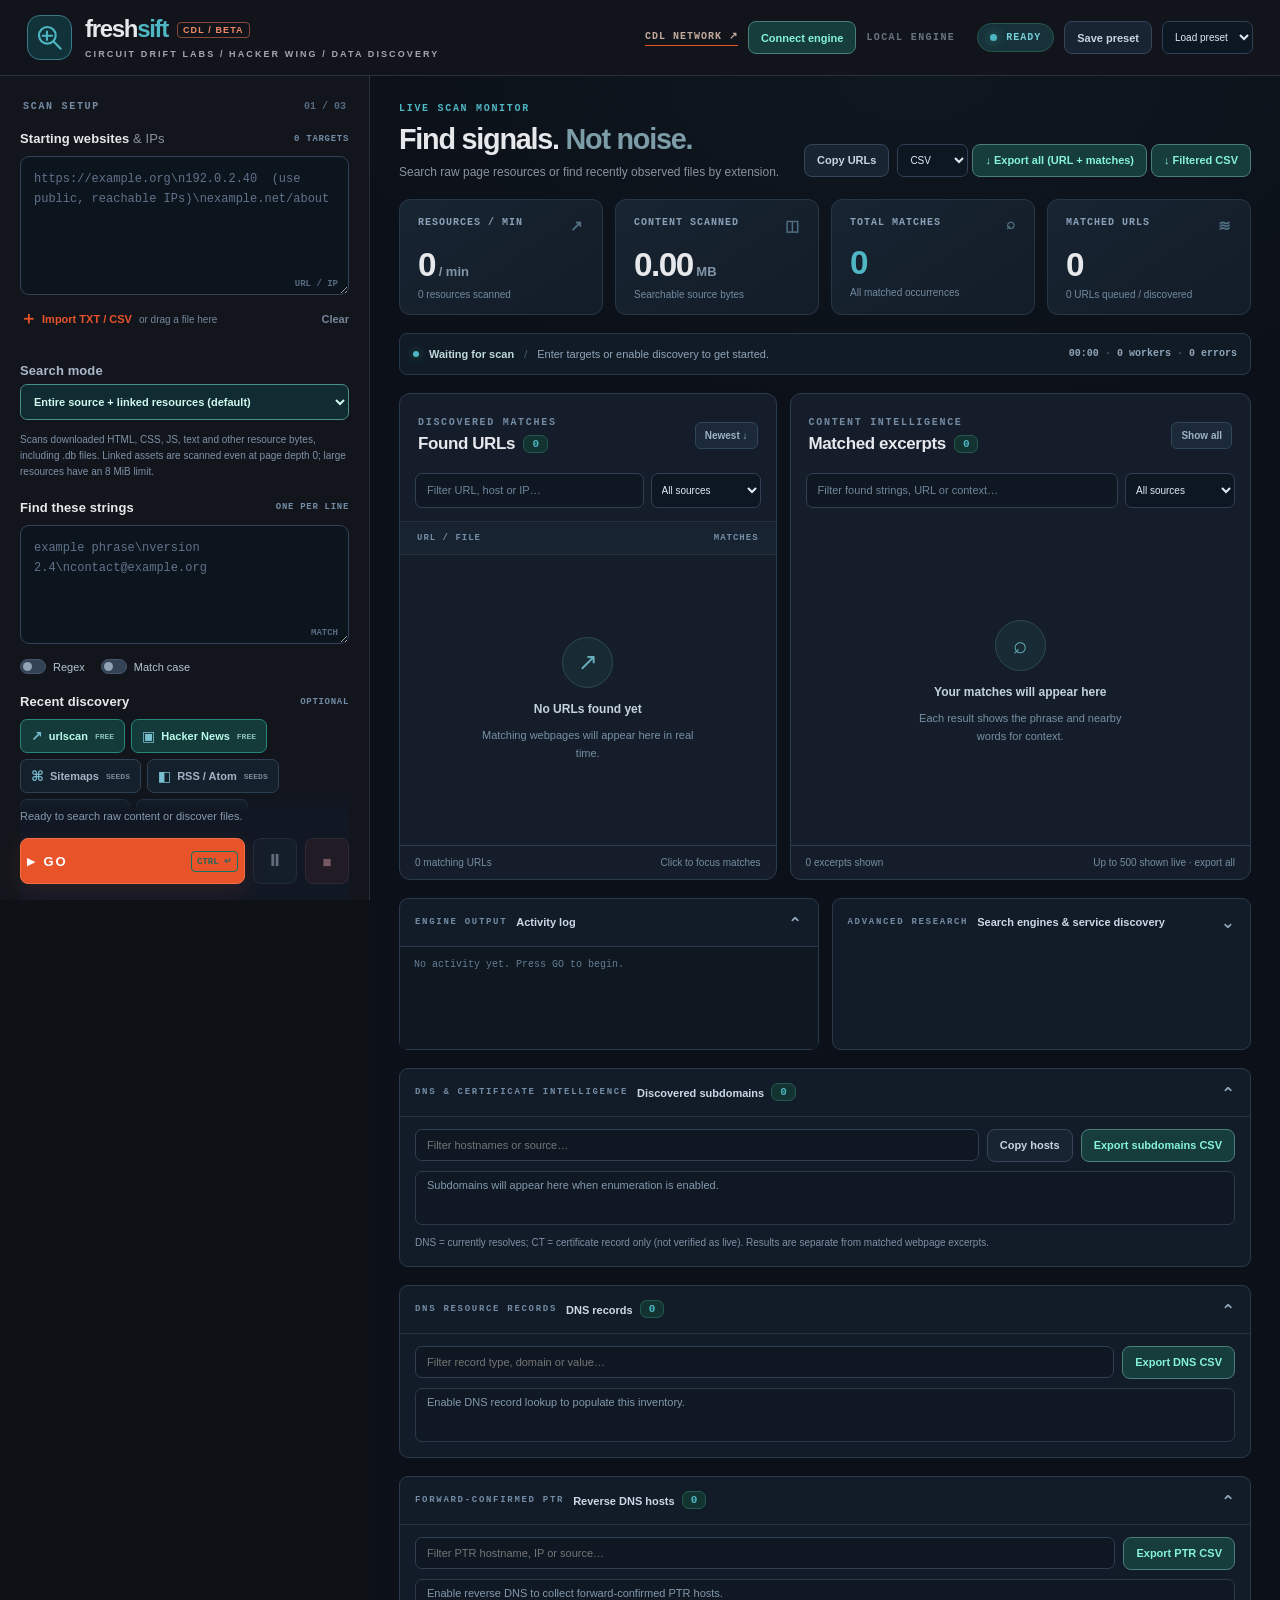
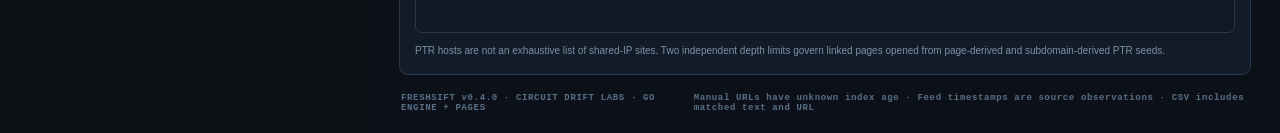
==== docs/index.html @ af11dfb5 "release: FreshSift v0.4.0 Windows DNS/PTR build Update version in Go API, Go/Pages dashboards, and A" ====
<!DOCTYPE html>
<html lang="en">
<head>
<meta charset="utf-8">
<meta name="viewport" content="width=device-width, initial-scale=1">
<meta name="freshsift-frontend" content="pages">
<meta name="theme-color" content="#0e1116">
<meta name="description" content="FreshSift — search recent public URLs, files, raw HTML, CSS and JavaScript for strings or regex.">
<title>FreshSift · Web discovery, files &amp; source search</title>
<link rel="icon" type="image/svg+xml" href="./favicon.svg">
<link rel="stylesheet" href="./style.css">
<script src="./subdomains.js" defer></script>
<script src="./dns-intel.js" defer></script>
<script src="./browser-engine.js" defer></script>
<script src="./app.js" defer></script>
</head>
<body>
<div class="shell">
  <header class="topbar">
    <div class="brand">
      <div class="logo" aria-hidden="true"><svg viewBox="0 0 36 36" fill="none"><circle cx="15.5" cy="15.5" r="9.7" stroke="currentColor" stroke-width="2.5"/><path d="m23 23 8 8M10 16h11m-6-5v10" stroke="currentColor" stroke-width="2.4" stroke-linecap="round"/></svg></div>
      <div><div class="brandname">fresh<span>sift</span><span class="beta">CDL / BETA</span></div><div class="brandcaption">CIRCUIT DRIFT LABS  /  HACKER WING  /  DATA DISCOVERY</div></div>
    </div>
    <div class="header-actions"><a class="circuit-link" href="https://github.com/djshellshoxxx" target="_blank" rel="noopener noreferrer" title="Circuit Drift Labs projects">CDL NETWORK ↗</a><button id="btnConnect" class="btn btn-outline btn-small" type="button">Connect engine</button>
      <span class="header-clock" id="clock">LOCAL ENGINE</span>
      <span class="state-chip" id="stateChip"><i></i><span id="stateText">READY</span></span>
      <button id="btnPresets" type="button" class="btn btn-ghost btn-small" title="Save your settings as a preset">Save preset</button>
      <select id="presetSelect" aria-label="Load preset" class="compact-select"><option value="">Load preset</option></select>
    </div>
  </header>

  <section id="connectionPanel" class="connection-panel" hidden aria-label="Crawler engine connection">
    <div class="connection-head"><div><strong>CRAWLER ENGINE / REMOTE CONNECTION</strong><p>GitHub Pages provides the full interface; the Go crawler handles live URL discovery, HTTP/FTP fetching, filters, regex matching, and exports.</p></div><button type="button" id="connectionClose" class="btn btn-ghost btn-small">Close</button></div>
    <div class="connection-fields"><label>HTTPS Go engine URL<input id="engineURL" type="url" placeholder="https://crawler.example.org" spellcheck="false" autocomplete="url"></label><label>API token (this browser session only)<input id="engineToken" type="password" placeholder="FRESHSIFT_API_TOKEN" autocomplete="off"></label><button class="btn btn-primary" id="connectSubmit" type="button">Connect</button><button class="btn btn-ghost" id="disconnectEngine" type="button">Disconnect</button></div>
    <p class="connection-note" id="engineConnectionMessage" role="status">Run the Go engine behind an HTTPS reverse proxy with token authentication and the Pages origin explicitly allowed. Credentials are never sent to GitHub.</p>
  </section>
  <p class="note" id="browserModeNote" hidden>Browser-local JavaScript mode works without a backend. Regular cross-origin requests need CORS. Install the optional <a href="https://github.com/djshellshoxxx/freshift/tree/main/extension" target="_blank" rel="noopener noreferrer">Chromium fetch extension</a> for broader HTTP(S) access, or connect Go for FTP and RE2. <strong>No first-indexed date is guaranteed.</strong></p>
  <div class="workspace">
    <aside class="sidebar" aria-label="Search configuration">
      <div class="side-head"><span class="eyebrow">SCAN SETUP</span><span class="side-number">01 / 03</span></div>
      <section class="form-section">
        <div class="section-head"><label for="seeds" class="field-title">Starting websites <span class="soft">&amp; IPs</span></label><span class="hint-link" id="targetCount">0 TARGETS</span></div>
        <div class="field-wrap"><textarea id="seeds" rows="5" spellcheck="false" placeholder="https://example.org\n192.0.2.40  (use public, reachable IPs)\nexample.net/about"></textarea><span class="field-corner">URL / IP</span></div>
        <div class="file-row" id="dropzone"><input type="file" id="fileInput" accept=".txt,.csv,.list,.tsv" hidden><button class="text-action" id="chooseFile" type="button"><span class="action-icon">＋</span> Import TXT / CSV</button><span class="file-hint" id="fileHint">or drag a file here</span><button type="button" id="clearSeeds" class="text-action muted-action">Clear</button></div>
        <div class="file-row" id="browserLocalGroup" hidden><label for="localFiles" class="text-action">Search local files</label><input id="localFiles" type="file" multiple><span id="localCount" class="file-hint">No files selected</span></div>
      </section>

      <section class="form-section">
        <label class="stack-field full-field scope-field"><span class="field-title">Search mode</span><select id="searchMode" aria-describedby="modeHint">
          <option value="source" selected>Entire source + linked resources (default)</option>
          <option value="visible">Visible webpage text only</option>
          <option value="files">Discover filetypes by extension</option>
        </select></label>
        <div class="note" id="modeHint">Scans downloaded HTML, CSS, JS, text and other resource bytes, including .db files. Linked assets are scanned even at page depth 0; large resources have an 8 MiB limit.</div>
      </section>
      <section class="form-section" id="stringSettings">
        <div class="section-head"><label for="patterns" class="field-title">Find these strings</label><span class="hint-link">ONE PER LINE</span></div>
        <div class="field-wrap"><textarea id="patterns" rows="4" spellcheck="false" placeholder="example phrase\nversion 2.4\ncontact@example.org"></textarea><span class="field-corner">MATCH</span></div>
        <div class="toggle-row">
          <label class="switch-label"><input type="checkbox" id="regex"><span class="switch-track"></span> Regex</label>
          <label class="switch-label"><input type="checkbox" id="caseSensitive"><span class="switch-track"></span> Match case</label>
        </div>
      </section>
      <section class="form-section" id="fileTypeSettings" hidden>
        <div class="section-head"><label for="fileTypes" class="field-title">Find these filetypes</label><span class="hint-link">EXTENSIONS</span></div>
        <div class="field-wrap"><textarea id="fileTypes" rows="2" spellcheck="false" placeholder=".jpg, .jpeg, .png, .db"></textarea><span class="field-corner">FILES</span></div>
        <div class="note">Finds matching file URLs from seeds, recent discovery feeds, webpage links, resource references and FTP listings. Verifies accessibility with HTTP HEAD / FTP SIZE where supported, without downloading large matches. Discovery time is not proof of first indexing.</div>
      </section>

      <section class="form-section discovery">
        <div class="section-head"><span class="field-title">Recent discovery</span><span class="hint-link">OPTIONAL</span></div>
        <div class="source-options">
          <label class="source"><input type="checkbox" id="src-urlscan" checked><span class="source-body"><span class="source-icon">↗</span> urlscan <small>FREE</small></span></label>
          <label class="source"><input type="checkbox" id="src-hn" checked><span class="source-body"><span class="source-icon">▣</span> Hacker News <small>FREE</small></span></label>
          <label class="source"><input type="checkbox" id="src-sitemap"><span class="source-body"><span class="source-icon">⌘</span> Sitemaps <small>SEEDS</small></span></label>
          <label class="source"><input type="checkbox" id="src-rss"><span class="source-body"><span class="source-icon">◧</span> RSS / Atom <small>SEEDS</small></span></label>
          <label class="source"><input type="checkbox" id="src-ct"><span class="source-body"><span class="source-icon">◇</span> CT logs <small>SEEDS</small></span></label>
          <label class="source"><input type="checkbox" id="src-brave"><span class="source-body"><span class="source-icon">◈</span> Brave API <small>KEY</small></span></label>
        </div>
        <div class="two-fields">
          <label class="stack-field"><span>Source age window</span><select id="recentHours"><option value="1">Last 1 hour</option><option value="6">Last 6 hours</option><option value="12">Last 12 hours</option><option value="24" selected>Last 24 hours</option><option value="48">Last 48 hours</option><option value="72">Last 3 days</option><option value="168">Last 7 days</option><option value="720">Last 30 days</option></select></label>
          <label class="stack-field"><span>Discover up to / source</span><select id="discoveryLimit"><option value="50">50 URLs</option><option value="100">100 URLs</option><option value="250" selected>250 URLs</option><option value="500">500 URLs</option><option value="1000">1,000 URLs</option><option value="2000">2,000 URLs</option></select></label>
        </div>
        <label class="stack-field full-field"><span>Discovery keyword <em>(HN / Brave)</em></span><input id="sourceQuery" type="text" placeholder="Optional: service name or topic" maxlength="256"></label>
        <div class="note">Recent scan, post, or certificate times are <strong>not</strong> proof that a page was first indexed.</div>
      </section>

      <section class="form-section discovery" id="subdomainOptions">
        <div class="section-head"><span class="field-title">Subdomain enumeration</span><span class="hint-link">OPTIONAL · SEED DOMAINS</span></div>
        <div class="tick-list">
          <label><input type="checkbox" id="enumerateSubdomains"> Discover subdomains of starting hosts</label>
          <label><input type="checkbox" id="subdomainGuess" checked> Brute-force DNS using built-in / custom prefix guesses</label>
          <label><input type="checkbox" id="subdomainUseBuiltIn" checked> Include built-in common subdomain wordlist</label>
          <label><input type="checkbox" id="subdomainUseCT" checked> Include historical certificate-transparency names</label>
        </div>
        <label class="stack-field full-field"><span>Custom subdomain words <em>(prefixes only)</em></span><textarea id="subdomainWords" rows="3" spellcheck="false" placeholder="dev&#10;staging&#10;api&#10;test"></textarea></label>
        <div class="file-row"><button id="subdomainImportBtn" class="text-action" type="button">＋ Import subdomain TXT / CSV</button><input id="subdomainFile" type="file" accept=".txt,.csv,.list,.tsv" hidden><span class="file-hint" id="subdomainWordCount">Built-in: common names</span></div>
        <label class="stack-field full-field"><span>Maximum discovered subdomains</span><select id="subdomainLimit"><option value="50">50</option><option value="100">100</option><option value="250" selected>250</option><option value="500">500</option><option value="1000">1,000</option><option value="2000">2,000</option></select></label>
        <div class="note">Word guesses are DNS-checked; wildcard DNS responses are filtered. Certificate records may be historical and no longer resolve. On Pages, DNS uses HTTPS DNS APIs (CORS/network access required). Discovered hosts join the normal crawl queue within the scan limits. For multi-tenant roots such as github.io, results may belong to unrelated users.</div>
      </section>

      <section class="form-section discovery" id="dnsIntelOptions">
        <div class="section-head"><span class="field-title">DNS &amp; reverse-IP research</span><span class="hint-link">ALL OPTIONAL</span></div>
        <div class="tick-list">
          <label><input type="checkbox" id="discoverDNSRecords"> Look up DNS records for seed domains and search their values</label>
          <label><input type="checkbox" id="dnsOnly"> DNS-only scan (skip webpage fetching)</label>
          <label><input type="checkbox" id="reverseDNSPages"> Reverse DNS for IPs of crawled pages; scan forward-verified PTR hosts</label>
        </div>
        <label class="stack-field full-field"><span>Reverse-DNS page crawl depth</span><select id="reverseDNSPageDepth"><option value="0">PTR hostname only (0 links)</option><option value="1" selected>1 link level</option><option value="2">2 levels</option><option value="3">3 levels</option><option value="5">5 levels</option><option value="8">8 levels</option></select></label>
        <div class="tick-list">
          <label><input type="checkbox" id="reverseDNSSubdomains"> Reverse DNS on discovered subdomains with different DNS IPs from their seed domain</label>
        </div>
        <label class="stack-field full-field"><span>Reverse-DNS subdomain crawl depth</span><select id="reverseDNSSubdomainDepth"><option value="0">PTR hostname only (0 links)</option><option value="1" selected>1 link level</option><option value="2">2 levels</option><option value="3">3 levels</option><option value="5">5 levels</option><option value="8">8 levels</option></select></label>
        <div class="note">PTR records identify configured DNS hostnames, not all websites sharing an IP. Forward-confirmed PTR names are added as new seeds (subject to scope filters, robots rules and scan limits). DNS-resolved IPs may differ from the HTTP connection's actual peer, especially behind CDNs. In Pages, DNS lookups require DNS-over-HTTPS access.</div>
      </section>

      <details class="advanced" id="advanced"><summary>Scan limits &amp; crawl controls <span class="summary-arrow">⌄</span></summary>
        <div class="advanced-inner">
          <div class="two-fields"><label class="stack-field"><span>Budget mode</span><select id="budgetMode"><option value="pages" selected>Depth / page limits</option><option value="timer">Minutes per site</option></select></label><label class="stack-field"><span>Follow links</span><select id="depth"><option value="0">Homepage / seed only</option><option value="1" selected>1 level</option><option value="2">2 levels</option><option value="3">3 levels</option><option value="5">5 levels</option><option value="8">8 levels</option></select></label></div>
          <div class="two-fields"><label class="stack-field"><span>Max path segments</span><input type="number" id="maxPathSegments" min="0" max="50" value="5"></label><label class="stack-field"><span>Extra dirs below seed <em>(0=any)</em></span><input type="number" id="maxExtraDirs" min="0" max="50" value="0"></label></div>
          <div class="two-fields"><label class="stack-field"><span>Minutes per site <em>(0 = off)</em></span><input type="number" id="siteMinutes" min="0" max="1440" value="0"></label><label class="stack-field"><span>Max pages total</span><input type="number" id="maxPages" min="1" max="100000" value="1000"></label></div>
          <div class="two-fields"><label class="stack-field"><span>Pages per host</span><input type="number" id="maxPagesPerHost" min="1" max="10000" value="80"></label><label class="stack-field"><span>Parallel workers</span><input type="number" id="concurrency" min="1" max="200" value="24"></label></div>
          <div class="two-fields"><label class="stack-field"><span>Workers / host</span><input type="number" id="perHostConcurrency" min="1" max="10" value="2"></label><label class="stack-field"><span>Timeout / request (s)</span><input type="number" id="timeoutSeconds" min="2" max="90" value="12"></label></div>
          <div class="tick-list">
            <label><input id="respectRobots" type="checkbox" checked> Respect robots.txt</label>
            <label><input id="enableFTP" type="checkbox" checked> Follow anonymous FTP links and directory listings (passive, read-only)</label>
            <label><input id="status2xxOnly" type="checkbox" checked> Only match successful (2xx) pages</label>
            <label><input id="followExternal" type="checkbox"> Follow links to external domains</label>
            <label><input id="allowPrivate" type="checkbox"> Allow private / LAN IP destinations</label>
          </div>
        </div>
      </details>
      <details class="advanced" id="filterSettings"><summary>Target filters <span class="summary-arrow">⌄</span></summary>
        <div class="advanced-inner">
          <label class="stack-field full-field"><span>Only these TLDs <em>(optional: .com, .org, .co.uk)</em></span><input id="allowedTLDs" placeholder=".com, .net, .co.uk"></label>
          <div class="note">A TLD filter excludes IP-address targets; leave it blank to include direct IPs.</div>
          <label class="stack-field full-field"><span>Exclude filetypes <em>(comma separated)</em></span><input id="excludeFileTypes" placeholder=".asx, .iso, .mp4"></label>
          <label class="stack-field full-field"><span>Only these domains <em>(comma separated)</em></span><input id="allowDomains" placeholder="example.org, docs.example.net"></label>
          <label class="stack-field full-field"><span>Exclude these domains</span><input id="excludeDomains" placeholder="ads.example.org"></label>
          <label class="stack-field full-field"><span>URL must contain</span><input id="urlContains" placeholder="/blog/"></label>
          <label class="stack-field full-field"><span>URL must not contain</span><input id="urlExcludes" placeholder="/archive/"></label>
        </div>
      </details>
      <details class="advanced" id="projectTools"><summary>Project tools &amp; session history <span class="summary-arrow">⌄</span></summary>
      <div class="advanced-inner">
        <p class="note">Export or import complete scan settings, preview current scope, and review recent locally stored scan summaries. The browser never automatically uploads those settings.</p>
        <div class="tools-row"><button type="button" id="scopePreview" class="btn btn-ghost btn-small">Scope preview</button><button type="button" id="exportConfig" class="btn btn-ghost btn-small">Export settings</button><button type="button" id="importConfigBtn" class="btn btn-ghost btn-small">Import settings</button><input type="file" accept="application/json,.json" id="importConfigFile" hidden></div>
        <div id="scopeReport" class="scope-report" role="status" hidden></div>
        <div class="history-head">RECENT SCANS / LOCAL HISTORY</div><div id="scanHistory" class="history-list">No scans saved yet.</div>
      </div></details>
      <div class="sidebar-bottom">
        <div id="statusMessage" role="status" class="status-message">Ready to search raw content or discover files.</div>
        <div class="start-row"><button id="startBtn" class="btn btn-primary" type="button"><span class="play">▶</span> GO <span class="keycap">CTRL ↵</span></button><button id="pauseBtn" class="btn btn-ghost icon-btn" type="button" title="Pause scan" disabled>Ⅱ</button><button id="stopBtn" class="btn btn-danger icon-btn" type="button" title="Stop scan" disabled>■</button></div>
      </div>
    </aside>

    <main class="main" aria-label="Live results">
      <div class="main-top"><div><div class="eyebrow cyan">LIVE SCAN MONITOR</div><h1>Find signals. <span>Not noise.</span></h1><p>Search raw page resources or find recently observed files by extension.</p></div><div class="top-tools"><button id="copyUrls" type="button" class="btn btn-ghost btn-small">Copy URLs</button><div class="export-group"><select aria-label="Export format" id="exportFormat" class="compact-select"><option value="csv">CSV</option><option value="json">JSON</option><option value="jsonl">JSONL</option></select><button type="button" class="btn btn-outline btn-small" id="saveBtn">↓ Export all (URL + matches)</button><button type="button" class="btn btn-outline btn-small" id="filteredCSV">↓ Filtered CSV</button></div></div></div>
      <div class="metrics" aria-label="Live statistics">
        <div class="metric"><div class="metric-label">RESOURCES / MIN <span class="metric-symbol">↗</span></div><div class="metric-value" id="statRate">0<span class="metric-unit"> / min</span></div><div class="metric-footer" id="statScanned">0 resources scanned</div></div>
        <div class="metric"><div class="metric-label">CONTENT SCANNED <span class="metric-symbol">◫</span></div><div class="metric-value" id="statMB">0.00<span class="metric-unit"> MB</span></div><div class="metric-footer">Searchable source bytes</div></div>
        <div class="metric"><div class="metric-label"><span id="matchesLabel">TOTAL MATCHES</span> <span class="metric-symbol">⌕</span></div><div class="metric-value accent" id="statMatches">0</div><div class="metric-footer">All matched occurrences</div></div>
        <div class="metric"><div class="metric-label">MATCHED URLS <span class="metric-symbol">≋</span></div><div class="metric-value" id="statMatchedPages">0</div><div class="metric-footer" id="statDiscovered">0 URLs queued / discovered</div></div>
      </div>
      <div class="scan-strip"><div class="scan-strip-start"><span class="pulse-dot"></span><strong id="scanStatus">Waiting for scan</strong><span class="strip-separator">/</span><span id="scanUrl">Enter targets or enable discovery to get started.</span></div><div class="strip-counter"><span id="statElapsed">00:00</span> <span class="strip-separator">·</span> <span id="statActive">0 workers</span> <span class="strip-separator">·</span> <span id="statErrors">0 errors</span></div></div>
      <div class="results-grid">
        <section class="panel url-panel" aria-label="Matched URLs">
          <div class="panel-heading"><div><div class="eyebrow">DISCOVERED MATCHES</div><h2>Found URLs <span class="count" id="urlCount">0</span></h2></div><div class="panel-actions"><button id="sortUrls" class="micro-button" type="button" title="Change URL sorting">Newest ↓</button></div></div>
          <div class="filter-row"><input type="search" id="urlFilter" placeholder="Filter URL, host or IP…" aria-label="Filter found URLs"><select id="urlSourceFilter" class="tiny-select" aria-label="Filter URLs by source"><option value="">All sources</option></select></div>
          <div class="table-head"><span>URL / FILE</span><span>MATCHES</span></div>
          <div id="urls" class="panel-scroll"><div class="empty"><span class="empty-icon">↗</span><strong>No URLs found yet</strong><span>Matching webpages will appear here in real time.</span></div></div>
          <div class="panel-footer"><span id="urlFooter">0 matching URLs</span><span>Click to focus matches</span></div>
        </section>
        <section class="panel excerpt-panel" aria-label="Matched text excerpts">
          <div class="panel-heading"><div><div class="eyebrow">CONTENT INTELLIGENCE</div><h2><span id="excerptHeading">Matched excerpts</span> <span class="count" id="matchCount">0</span></h2></div><div class="panel-actions"><button type="button" class="micro-button" id="clearFocus">Show all</button></div></div>
          <div class="filter-row"><input id="matchFilter" type="search" placeholder="Filter found strings, URL or context…"><select id="matchSourceFilter" class="tiny-select" aria-label="Filter matching excerpts by source"><option value="">All sources</option></select></div>
          <div class="excerpts" id="matches"><div class="empty"><span class="empty-icon">⌕</span><strong>Your matches will appear here</strong><span>Each result shows the phrase and nearby words for context.</span></div></div>
          <div class="panel-footer"><span id="matchFooter">0 excerpts shown</span><span>Up to 500 shown live · export all</span></div>
        </section>
      </div>

      <div class="lower-grid">
        <details class="bottom-panel" open><summary><span class="eyebrow">ENGINE OUTPUT</span><strong>Activity log</strong><span class="summary-arrow">⌄</span></summary><div class="activity" id="activity"><div class="activity-empty">No activity yet. Press GO to begin.</div></div></details>
        <details class="bottom-panel"><summary><span class="eyebrow">ADVANCED RESEARCH</span><strong>Search engines &amp; service discovery</strong><span class="summary-arrow">⌄</span></summary><div class="research">
          <p>Build a query for public search engines. These buttons open external search results; they do not import those results into the crawler.</p>
          <div class="two-fields"><label class="stack-field"><span>Service preset</span><select id="servicePreset"><option value="">Custom query</option><option value='intitle:"Grafana"'>Grafana dashboards</option><option value='intitle:"Jenkins"'>Jenkins servers</option><option value='intitle:"Index of /"'>Directory listings</option><option value='intitle:"nginx"'>nginx pages</option><option value='"Apache2 Ubuntu Default Page"'>Apache default pages</option><option value='intitle:"Kibana"'>Kibana interfaces</option></select></label><label class="stack-field"><span>IP lookup (InternetDB)</span><div class="inline-form"><input type="text" id="ipInput" placeholder="1.1.1.1"><button type="button" id="ipLookup" class="btn btn-outline btn-small">Lookup</button></div></label></div>
          <label class="stack-field full-field"><span>Advanced search operators / service keywords</span><input id="engineQuery" placeholder='intitle:"Grafana" site:example.org'></label>
          <div class="engine-links" id="engineLinks"></div><pre id="ipOutput" class="ip-output" hidden></pre>
          <div class="note">InternetDB is free for individual public-IP lookups; its results are not a real-time index of newly discovered IPs.</div>
        </div></details>
      </div>
      <details class="bottom-panel subdomain-panel" open>
        <summary><span class="eyebrow">DNS &amp; CERTIFICATE INTELLIGENCE</span><strong>Discovered subdomains <span class="count" id="subdomainCount">0</span></strong><span class="summary-arrow">⌄</span></summary>
        <div class="subdomain-content">
          <div class="subdomain-toolbar"><input id="subdomainFilter" type="search" placeholder="Filter hostnames or source…" aria-label="Filter discovered subdomains"><button id="subdomainCopy" type="button" class="btn btn-ghost btn-small">Copy hosts</button><button id="subdomainExport" type="button" class="btn btn-outline btn-small">Export subdomains CSV</button></div>
          <div id="subdomainResults" class="subdomain-list" aria-label="Discovered subdomain inventory">Subdomains will appear here when enumeration is enabled.</div>
          <p class="note">DNS = currently resolves; CT = certificate record only (not verified as live). Results are separate from matched webpage excerpts.</p>
        </div>
      </details>
      <details class="bottom-panel dns-record-panel" open>
        <summary><span class="eyebrow">DNS RESOURCE RECORDS</span><strong>DNS records <span class="count" id="dnsRecordCount">0</span></strong><span class="summary-arrow">⌄</span></summary>
        <div class="subdomain-content">
          <div class="subdomain-toolbar"><input id="dnsRecordFilter" type="search" placeholder="Filter record type, domain or value…" aria-label="Filter DNS records"><button type="button" id="dnsRecordExport" class="btn btn-outline btn-small">Export DNS CSV</button></div>
          <div id="dnsRecordResults" class="subdomain-list">Enable DNS record lookup to populate this inventory.</div>
        </div>
      </details>
      <details class="bottom-panel reverse-dns-panel" open>
        <summary><span class="eyebrow">FORWARD-CONFIRMED PTR</span><strong>Reverse DNS hosts <span class="count" id="reverseDNSCount">0</span></strong><span class="summary-arrow">⌄</span></summary>
        <div class="subdomain-content">
          <div class="subdomain-toolbar"><input id="reverseDNSFilter" type="search" placeholder="Filter PTR hostname, IP or source…" aria-label="Filter reverse DNS hostnames"><button type="button" id="reverseDNSExport" class="btn btn-outline btn-small">Export PTR CSV</button></div>
          <div id="reverseDNSResults" class="subdomain-list">Enable reverse DNS to collect forward-confirmed PTR hosts.</div>
          <p class="note">PTR hosts are not an exhaustive list of shared-IP sites. Two independent depth limits govern linked pages opened from page-derived and subdomain-derived PTR seeds.</p>
        </div>
      </details>
      <footer class="footer"><span>FRESHSIFT v0.4.0 · CIRCUIT DRIFT LABS · GO ENGINE + PAGES</span><span>Manual URLs have unknown index age · Feed timestamps are source observations · CSV includes matched text and URL</span></footer>
    </main>
  </div>
</div>
<div id="toast" class="toast" role="alert" aria-live="polite" hidden></div>
</body>
</html>
---- docs/style.css ----
:root{color-scheme:dark;--bg:#0e1116;--sidebar:#12161c;--panel:#171b22;--panel-2:#1c222b;--elev:#252a31;--line:#2a303a;--text:#e6e8ec;--muted:#8a929e;--faint:#687481;--accent:#4fb6c4;--accent-2:#e8532a;--danger:#ed6866;--radius:13px;font-family:Inter,"Segoe UI",Arial,system-ui,sans-serif}
*{box-sizing:border-box}body{margin:0;color:var(--text);background:var(--bg);font-size:13px}button,input,select,textarea{font:inherit}button{cursor:pointer}button:disabled{cursor:not-allowed;opacity:.45}a{color:inherit;text-decoration:none}a:hover{color:var(--accent-2)}::selection{background:#228e8c7c}
.shell{min-height:100vh;max-width:2100px;margin:auto}.topbar{height:76px;background:#11151b;border-bottom:1px solid var(--line);display:flex;align-items:center;justify-content:space-between;padding:0 27px;gap:20px}.brand{display:flex;align-items:center;gap:13px}.logo{width:45px;height:45px;display:grid;place-items:center;color:var(--accent);background:#103238;border:1px solid #397988;border-radius:13px}.logo svg{width:31px}.brandname{font-size:24px;font-weight:800;letter-spacing:-1.3px;line-height:1}.brandname span:first-child{color:var(--accent)}.beta{font-weight:800;font-size:9px;letter-spacing:1.1px;vertical-align:middle;color:var(--accent-2);border:1px solid #285277;border-radius:4px;padding:2px 5px;margin-left:9px}.brandcaption{font-size:9px;letter-spacing:2.1px;color:#7c91a9;font-weight:700;margin-top:8px}.header-actions{display:flex;gap:10px;align-items:center}.header-clock{font:600 10px/1.2 ui-monospace,Consolas,monospace;color:var(--faint);letter-spacing:1.4px;margin-right:12px}.state-chip{border:1px solid #275849;background:#17313b;border-radius:30px;padding:8px 12px;color:#76cfd7;display:flex;align-items:center;gap:9px;font:700 10px ui-monospace,Consolas,monospace;letter-spacing:1px}.state-chip i{display:block;height:7px;width:7px;border-radius:50%;background:#4fb6c4;box-shadow:0 0 11px #50e9b588}.state-chip.busy i,.pulse-dot.busy{animation:pulse 1.8s infinite}@keyframes pulse{50%{opacity:.4}}.state-chip.failed{color:#f7a7a8;border-color:#683c49;background:#311d28}.state-chip.failed i{background:var(--danger)}
.workspace{display:grid;grid-template-columns:370px minmax(0,1fr);min-height:calc(100vh - 76px)}.sidebar{background:var(--sidebar);border-right:1px solid var(--line);display:flex;flex-direction:column;padding:25px 20px 20px;gap:0;max-height:calc(100vh - 76px);overflow-y:auto;scrollbar-width:thin;scrollbar-color:#36465b transparent}.side-head{display:flex;justify-content:space-between;align-items:center;padding:0 3px 19px}.eyebrow{font:800 10px ui-monospace,Consolas,monospace;letter-spacing:1.7px;color:#748ba4}.eyebrow.cyan{color:var(--accent)}.side-number{font:700 10px ui-monospace,monospace;color:#526980}.form-section{margin-bottom:20px}.section-head{display:flex;align-items:center;justify-content:space-between;margin-bottom:10px}.field-title{font-size:13px;font-weight:750;letter-spacing:.1px}.soft{font-weight:450;color:var(--muted)}.hint-link{font:700 9px ui-monospace,monospace;color:#728aa5;letter-spacing:.7px}.field-wrap{position:relative}.field-wrap textarea{width:100%;background:#0c141e;border:1px solid #324155;border-radius:9px;padding:13px 13px 25px;resize:vertical;min-height:96px;line-height:1.65;color:#e6f7ff;font:12px/1.65 ui-monospace,Consolas,"Courier New",monospace;outline:0}.field-wrap textarea:focus,input:focus,select:focus{border-color:#49bca9;box-shadow:0 0 0 3px #43dfbc14}.field-wrap textarea::placeholder{color:#61738a}.field-corner{position:absolute;bottom:9px;right:11px;color:#566a82;font:700 9px ui-monospace,monospace;pointer-events:none}.file-row{display:flex;align-items:center;gap:7px;padding-top:9px;min-height:34px;flex-wrap:wrap}.file-row.dragging{outline:1px dashed var(--accent);background:#193a3b}.text-action{border:0;background:transparent;padding:0;color:var(--accent-2);font-size:11px;font-weight:650}.text-action:hover{text-decoration:underline}.action-icon{font-size:17px;line-height:0;vertical-align:-1px;margin-right:2px}.file-hint{color:#75869b;font-size:10px;flex:1}.muted-action{color:#75869b}.toggle-row{display:flex;gap:16px;align-items:center;margin-top:12px;flex-wrap:wrap}.switch-label{display:flex;gap:7px;align-items:center;font-size:11px;color:#b3c1d0;cursor:pointer;white-space:nowrap}.switch-label input{position:absolute;width:1px;height:1px;opacity:0}.switch-track{width:26px;height:15px;border-radius:12px;background:#334255;border:1px solid #46566b;position:relative;transition:background .15s}.switch-track:after{content:"";position:absolute;width:9px;height:9px;border-radius:50%;background:#93a3b6;top:2px;left:2px;transition:transform .15s}.switch-label input:checked+.switch-track{background:#185e57;border-color:#39b49c}.switch-label input:checked+.switch-track:after{background:#5cf5ce;transform:translateX(11px)}.switch-label input:focus-visible+.switch-track{outline:2px solid #6ff1d2;outline-offset:2px}
.source-options{display:flex;flex-wrap:wrap;gap:6px;margin-bottom:14px}.source{cursor:pointer}.source input{position:absolute;width:1px;height:1px;opacity:0}.source-body{display:flex;align-items:center;gap:6px;padding:8px 10px;color:#a3b3c5;border-radius:7px;border:1px solid #304155;background:#15202d;font-size:11px;font-weight:650;transition:background .1s}.source input:checked+.source-body{background:#143b39;border-color:#268677;color:#bafaea}.source input:focus-visible+.source-body{outline:2px solid var(--accent)}.source-body small{font:700 8px ui-monospace,Consolas,monospace;opacity:.7;margin-left:1px}.source-icon{color:#78bfd2;font-size:14px}.two-fields{display:grid;grid-template-columns:1fr 1fr;gap:9px}.stack-field{display:flex;flex-direction:column;gap:6px;font-size:11px;color:#a9b8ca;font-weight:620;min-width:0}.stack-field em{font-style:normal;color:#71869b;font-weight:450}.stack-field input,.stack-field select,.compact-select,.tiny-select{width:100%;background:#0d1722;border:1px solid #314055;color:#deebf5;border-radius:7px;padding:9px 9px;min-height:36px;outline:0;font-size:11px}.stack-field select{appearance:auto}.full-field{margin-top:11px}.note{margin-top:12px;color:#7e90a6;line-height:1.6;font-size:10px}.note strong{color:#a8b7c8}.advanced{border-top:1px solid #2b3b4f;padding:14px 2px 13px}.advanced>summary,.bottom-panel>summary{list-style:none;display:flex;align-items:center;cursor:pointer;gap:9px;font-weight:720;font-size:12px;color:#cbd8e5}.advanced>summary::-webkit-details-marker,.bottom-panel>summary::-webkit-details-marker{display:none}.summary-arrow{margin-left:auto;font-size:17px;color:#91a6bc;transition:transform .15s}.advanced[open] .summary-arrow,.bottom-panel[open] .summary-arrow{transform:rotate(180deg)}.advanced-inner{padding-top:16px;display:flex;flex-direction:column;gap:11px}.advanced-inner .full-field{margin-top:0}.tick-list{display:grid;gap:9px;margin:3px 0 6px;color:#a9bacc;font-size:11px}.tick-list label{display:flex;align-items:center;gap:8px;cursor:pointer}.tick-list input{accent-color:#43dfbc}.sidebar-bottom{position:sticky;bottom:-20px;margin-top:auto;padding-top:16px;padding-bottom:16px;background:linear-gradient(#11182400,#111824 18%,#111824 100%)}.status-message{font-size:11px;color:#8499ad;min-height:18px;margin-bottom:12px;line-height:1.5}.status-message.error{color:var(--danger)}.start-row{display:flex;gap:8px}.btn{display:inline-flex;align-items:center;justify-content:center;gap:8px;border-radius:8px;white-space:nowrap;font-weight:750;transition:filter .15s,transform .15s;border:1px solid transparent}.btn:hover:not(:disabled){filter:brightness(1.1)}.btn:active:not(:disabled){transform:translateY(1px)}.btn-primary{height:46px;flex:1;background:var(--accent);color:#082527;font-size:13px;letter-spacing:2px}.play{font-size:11px;letter-spacing:normal}.keycap{border:1px solid #0f7667;color:#24665e;font:800 9px ui-monospace,monospace;padding:4px 5px;border-radius:4px;margin-left:auto;letter-spacing:0}.icon-btn{height:46px;width:44px;font-size:15px}.btn-ghost{border-color:#35465b;background:#192433;color:#c4d5e4}.btn-danger{border-color:#5b3c49;background:#36212c;color:#f2a6ae}.btn-outline{border-color:#4b7e7b;background:#163c3b;color:#86f3d8}.btn-small{height:33px;padding:0 12px;font-size:11px;letter-spacing:0}.compact-select{width:auto;max-width:145px;min-height:33px;padding:7px 8px;font-size:10px}.tiny-select{max-width:110px;height:35px;min-height:35px;padding:7px 6px;font-size:10px}
.main{padding:27px 29px 16px;min-width:0;display:flex;flex-direction:column;gap:18px;background:radial-gradient(ellipse 65% 20% at 60% 0%,#19313c2b,transparent),#0c1119}.main-top{display:flex;align-items:flex-end;justify-content:space-between;gap:15px}.main-top h1{margin:8px 0 6px;font-size:clamp(24px,2.25vw,33px);font-weight:800;letter-spacing:-1.25px;line-height:1.2}.main-top h1 span{color:#7c9da8}.main-top p{margin:0;color:var(--muted);font-size:12px;line-height:1.5}.top-tools{display:flex;align-items:center;gap:8px;padding-bottom:4px}.export-group{display:flex;gap:4px;align-items:center}.metrics{display:grid;grid-template-columns:repeat(4,minmax(0,1fr));gap:12px}.metric{min-width:0;border:1px solid #283747;background:linear-gradient(145deg,#172431,#131c28);border-radius:11px;padding:17px 18px 14px}.metric-label{font:750 10px ui-monospace,monospace;color:#8aa1b9;letter-spacing:1px;display:flex;justify-content:space-between;gap:8px;white-space:nowrap}.metric-symbol{font-size:15px;color:#506e82}.metric-value{font-size:clamp(27px,2.6vw,37px);font-weight:760;letter-spacing:-1.5px;margin:10px 0 5px;white-space:nowrap}.metric-value.accent{color:var(--accent)}.metric-unit{font-size:13px;letter-spacing:0;color:#8295a9;font-weight:580}.metric-footer{color:#738a9f;font-size:10px}.scan-strip{background:#101b26;border:1px solid #28384c;border-radius:8px;min-height:42px;padding:10px 13px;display:flex;justify-content:space-between;align-items:center;gap:16px;color:#90a5b9;font-size:11px}.scan-strip-start{display:flex;gap:10px;align-items:center;min-width:0}.scan-strip-start strong{color:#c1d9d9;white-space:nowrap}.scan-strip-start #scanUrl{overflow:hidden;text-overflow:ellipsis;white-space:nowrap;max-width:580px}.pulse-dot{height:6px;width:6px;border-radius:50%;background:var(--accent);flex-shrink:0;box-shadow:0 0 8px #3edcbe70}.strip-counter{white-space:nowrap;font:550 10px ui-monospace,monospace}.strip-separator{color:#456075}
.results-grid{display:grid;grid-template-columns:minmax(0,.90fr) minmax(0,1.1fr);gap:13px;min-height:405px;flex:1}.panel{border:1px solid #2b3b4e;border-radius:11px;background:#141d29;min-width:0;display:flex;flex-direction:column;overflow:hidden;min-height:400px}.panel-heading{min-height:79px;padding:17px 18px 13px;display:flex;align-items:center;justify-content:space-between;gap:10px}.panel-heading h2{font-size:17px;font-weight:730;letter-spacing:-.4px;margin:6px 0 0}.count{font:700 11px ui-monospace,monospace;color:var(--accent);padding:2px 8px;border:1px solid #27584e;background:#12332f;border-radius:7px;vertical-align:2px;margin-left:4px}.micro-button{background:#1b2938;border:1px solid #2f465a;border-radius:6px;padding:7px 9px;color:#9db3c6;font-size:10px;font-weight:650}.filter-row{display:flex;gap:7px;padding:0 15px 13px}.filter-row input{flex:1;min-width:0;height:35px;border-radius:7px;background:#0e1722;border:1px solid #2f4053;padding:8px 11px;color:#dcebf6;outline:0;font-size:11px}.filter-row input::placeholder{color:#71869b}.table-head{display:flex;justify-content:space-between;border-top:1px solid var(--line);border-bottom:1px solid var(--line);background:#172331;padding:11px 17px;font:750 9px ui-monospace,monospace;letter-spacing:1px;color:#748da4}.panel-scroll,.excerpts{overflow:auto;scrollbar-color:#34485b transparent;scrollbar-width:thin;flex:1;min-height:290px;max-height:47vh}.url-row{width:100%;display:flex;align-items:center;justify-content:space-between;gap:13px;padding:13px 16px;border:0;border-bottom:1px solid #263546;background:transparent;text-align:left;color:inherit}.url-row:hover,.url-row.selected{background:#1b303b}.url-main{min-width:0;display:flex;gap:10px;align-items:center}.url-globe{display:grid;place-items:center;background:#1a3f43;color:#67dcc5;border-radius:8px;width:31px;height:31px;flex-shrink:0;font-size:13px}.url-data{min-width:0}.url-host{font-weight:730;font-size:11px;overflow:hidden;text-overflow:ellipsis;white-space:nowrap}.url-path{font:10px ui-monospace,monospace;color:#8297ab;margin-top:5px;white-space:nowrap;overflow:hidden;text-overflow:ellipsis}.url-badge{font:800 11px ui-monospace,monospace;flex-shrink:0;color:var(--accent);background:#163c37;padding:5px 8px;border-radius:5px}.panel-footer{border-top:1px solid #2c3d50;padding:11px 15px;display:flex;justify-content:space-between;gap:10px;font-size:10px;color:#758da2}.excerpt{padding:14px 18px 15px;border-bottom:1px solid #27394b}.excerpt:hover{background:#182532}.excerpt-top{display:flex;align-items:center;gap:8px;margin-bottom:9px;min-width:0}.phrase{font:650 11px ui-monospace,Consolas,monospace;color:#8ef3d9;background:#153d38;padding:5px 7px;border-radius:4px;overflow:hidden;text-overflow:ellipsis;white-space:nowrap;max-width:54%}.excerpt-short{font:600 10px ui-monospace,Consolas,monospace;color:#91b7d6;overflow:hidden;text-overflow:ellipsis;white-space:nowrap;max-width:31%;min-width:30px}.source-tag{border:1px solid #355065;border-radius:5px;color:#94aac0;font:600 9px ui-monospace,monospace;padding:3px 6px}.excerpt-time{margin-left:auto;font:10px ui-monospace,monospace;color:#7890a5}.excerpt-content{font-size:12px;color:#a9bed1;line-height:1.65;overflow-wrap:anywhere}.excerpt-content mark{background:#2c675f;color:#c5fff1;font-weight:800;border-radius:3px;padding:2px 3px}.excerpt-url{font:10px ui-monospace,monospace;color:#7dadd0;display:block;white-space:nowrap;overflow:hidden;text-overflow:ellipsis;margin-top:10px}.empty{height:100%;min-height:220px;display:flex;align-items:center;justify-content:center;flex-direction:column;gap:10px;padding:23px;text-align:center;color:#7690a5;font-size:11px}.empty-icon{display:grid;place-items:center;width:51px;height:51px;border-radius:50%;border:1px solid #2d4b4b;color:#66aebb;font-size:24px;background:#182b34;margin-bottom:4px}.empty strong{color:#c2d3de;font-size:12px}.empty span:last-child{max-width:230px;line-height:1.65}.lower-grid{display:grid;grid-template-columns:1fr 1fr;gap:13px}.bottom-panel{border:1px solid #2c394c;border-radius:9px;background:#121c28;min-width:0}.bottom-panel>summary{padding:13px 15px;gap:9px;flex-wrap:wrap}.bottom-panel>summary .eyebrow{font-size:9px}.bottom-panel>summary strong{font-size:11px}.activity{border-top:1px solid #2a3a4c;height:103px;overflow:auto;padding:9px 14px;background:#0f1721;color:#89a4b2;font:10px/1.7 ui-monospace,Consolas,monospace}.activity-empty{color:#637e93}.activity-line{white-space:pre-wrap;overflow-wrap:anywhere}.activity-line.warn{color:#d4a382}.research{padding:0 15px 15px;border-top:1px solid var(--line);color:#9eafc0}.research p{font-size:11px;line-height:1.5}.research .two-fields{padding-top:2px}.inline-form{display:flex;gap:5px}.inline-form input{flex:1;min-width:0}.engine-links{display:flex;flex-wrap:wrap;gap:7px;margin-top:13px}.engine-link{border:1px solid #385568;background:#203344;border-radius:6px;padding:7px 10px;font-weight:650;font-size:11px}.ip-output{background:#09151e;border:1px solid #32485b;border-radius:7px;color:#a1dbcd;padding:12px;max-height:170px;overflow:auto;font-size:10px}.footer{font:650 9px ui-monospace,monospace;color:#587087;letter-spacing:.65px;display:flex;justify-content:space-between;gap:10px;padding:0 2px 5px}.toast{position:fixed;z-index:1000;bottom:24px;right:24px;max-width:min(440px,calc(100% - 30px));padding:13px 19px;background:#173c3e;border:1px solid #3d877f;box-shadow:0 15px 40px #0007;color:#d6fcf1;border-radius:8px;font-size:12px;line-height:1.5}.toast.error{background:#41232c;border-color:#8d4b5c;color:#ffd8dc}
@media (min-width:1600px){.workspace{grid-template-columns:405px minmax(0,1fr)}.main{padding:32px 38px 20px}.sidebar{padding:27px 24px 20px}.panel-scroll,.excerpts{max-height:55vh}}
@media (max-width:1190px){.workspace{grid-template-columns:328px minmax(0,1fr)}.main{padding:22px 18px}.sidebar{padding:20px 15px}.results-grid{grid-template-columns:1fr}.panel-scroll,.excerpts{max-height:340px;min-height:210px}.panel{min-height:300px}.main-top{align-items:start;flex-wrap:wrap}.metrics{gap:8px}.metric{padding:13px 10px}.metric-label{font-size:9px}.metric-footer{font-size:9px}.footer{flex-wrap:wrap}}
@media (max-width:760px){.topbar{height:auto;min-height:68px;padding:13px 16px;flex-wrap:wrap}.header-clock{display:none}.header-actions{flex-wrap:wrap;gap:7px}.workspace{display:block}.sidebar{max-height:none;border-right:0;border-bottom:1px solid var(--line);padding:18px 16px 0}.sidebar-bottom{bottom:0;padding-bottom:12px}.main{padding:20px 14px;gap:13px}.main-top h1{font-size:28px}.top-tools{width:100%;justify-content:space-between}.metrics{grid-template-columns:repeat(2,minmax(0,1fr))}.metric{padding:14px}.scan-strip{align-items:flex-start;flex-direction:column;gap:7px}.results-grid,.lower-grid{grid-template-columns:1fr}.panel-scroll,.excerpts{max-height:370px}.brandcaption{font-size:8px;letter-spacing:1.3px}.footer{line-height:1.5}.main-top p{max-width:400px}.results-grid{min-height:unset}}
@media (prefers-reduced-motion:reduce){*,*:after,*:before{animation:none!important;transition:none!important}}

[hidden]{display:none!important}
.scope-field{margin-bottom:10px}.scope-field select{border-color:#4a8e88;background:#102b32;color:#d0f8ed;font-weight:650}

/* Circuit Drift Labs shared theme: signal teal, control orange, carbon-black panels. */
.circuit-link{color:#c2a99d;font:700 10px ui-monospace,Consolas,monospace;letter-spacing:1px;white-space:nowrap;border-bottom:1px solid #e8532a;padding-bottom:3px}
.brandcaption{color:#a3a6ae}.beta{border-color:#8a4937;color:#f18966}
.btn-primary{background:#e8532a!important;border-color:#f26f49!important;color:#fff!important;box-shadow:0 6px 24px #e8532a24}
.btn-primary:hover{background:#f36b44!important}
.cyan,.eyebrow.cyan{color:#4fb6c4!important}.metric-value.accent{color:#4fb6c4}
.connection-panel{padding:17px 28px 18px;background:#181e26;border-bottom:2px solid #e8532a;box-shadow:inset 0 1px #3a4048}
.connection-head{display:flex;justify-content:space-between;align-items:start;gap:14px}
.connection-head strong,.history-head{letter-spacing:1.3px;color:#e8532a;font-size:11px}
.connection-head p,.connection-note{color:var(--muted);margin:6px 0 14px;line-height:1.6}
.connection-fields{display:flex;flex-wrap:wrap;align-items:end;gap:9px}
.connection-fields label{min-width:230px;max-width:440px;flex:1;display:flex;flex-direction:column;gap:7px;color:var(--muted);font-size:11px}
.connection-fields input{width:100%;background:#10141a;border:1px solid #39404c;border-radius:8px;padding:12px;color:var(--text);outline-color:#4fb6c4}
.connection-fields .btn{height:41px}.connection-note{margin:10px 0 0;font-size:11px}
.connection-note.error{color:#f79c88}
.tools-row{display:flex;gap:7px;flex-wrap:wrap}.tools-row .btn{flex:1;min-width:120px}
.scope-report{padding:12px;background:#10151c;border:1px solid #35404c;border-radius:7px;white-space:pre-wrap;font:11px/1.65 ui-monospace,Consolas,monospace;color:#b9cfd5}
.history-head{margin:15px 0 8px}.history-list{display:grid;gap:5px;color:var(--muted);font-size:11px}
.history-entry{padding:7px 9px;background:#10161e;border-left:2px solid #4fb6c4;border-radius:4px;line-height:1.5}
.export-group{flex-wrap:wrap}.export-group button{white-space:nowrap}
@media (max-width:760px){.circuit-link{display:none}.connection-panel{padding:15px}.connection-fields label{min-width:200px}}

/* Subdomain inventory and imported-wordlist controls. */
.subdomain-panel{width:100%}
.subdomain-content{padding:12px 15px 15px;border-top:1px solid var(--line);color:#a1b9ca}
.subdomain-toolbar{display:flex;gap:8px;align-items:center;flex-wrap:wrap;margin-bottom:9px}
.subdomain-toolbar input{flex:1;min-width:155px;background:#0e1722;border:1px solid #2f4053;color:#dcebf6;border-radius:7px;padding:9px 11px;font-size:11px}
.subdomain-list{max-height:250px;min-height:54px;overflow:auto;border:1px solid #293a4b;border-radius:7px;background:#0f1823;padding:7px 11px;color:#8499ad;font-size:11px}
.subdomain-row{display:flex;justify-content:space-between;align-items:center;flex-wrap:wrap;gap:8px;padding:7px 2px;border-bottom:1px solid #273543}
.subdomain-row:last-child{border-bottom:0}
.subdomain-host{font:600 11px ui-monospace,Consolas,monospace;color:#b9e4d9;overflow-wrap:anywhere}
.subdomain-meta{font:10px ui-monospace,Consolas,monospace;color:#8298ad}
.subdomain-content .note{margin:10px 0 0;font-size:10px}
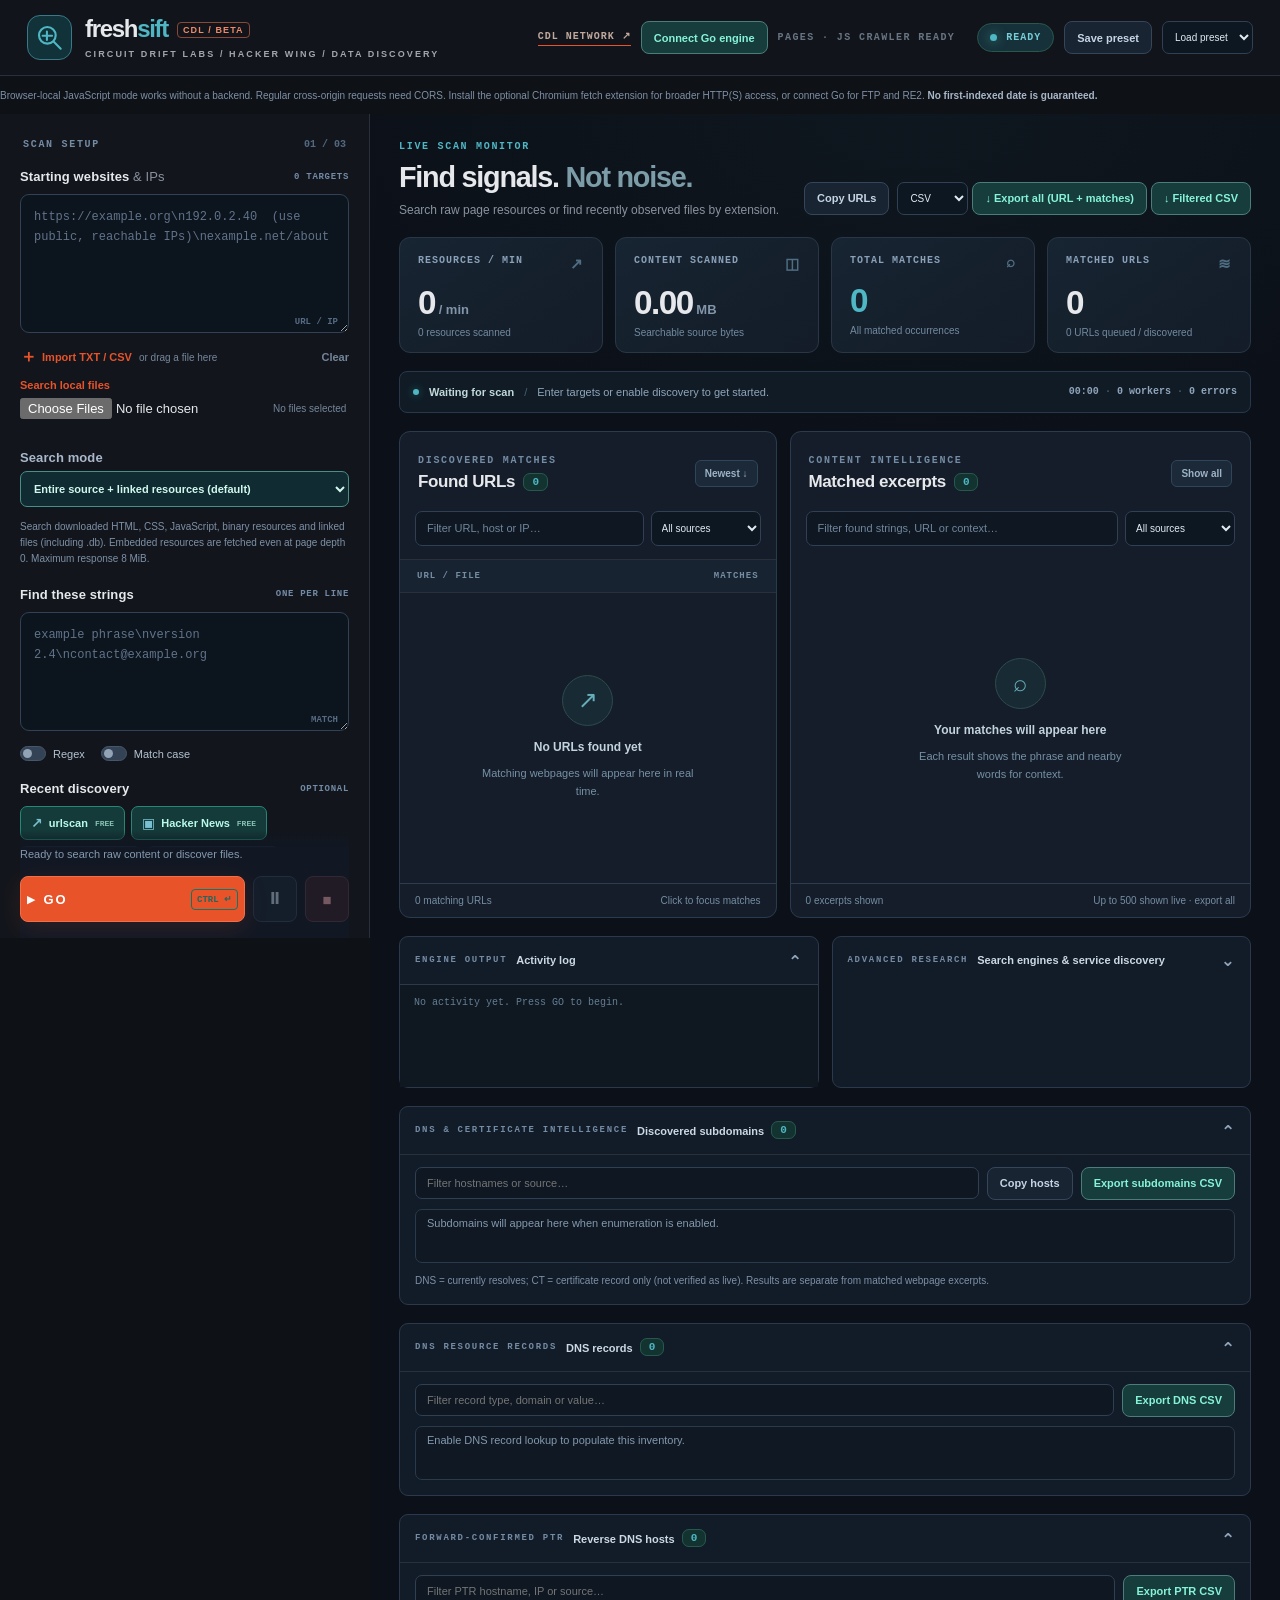
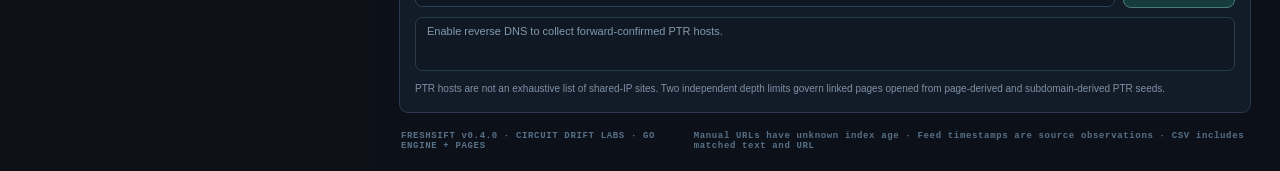
==== commit 3ae3cf68: "merge: preserve FreshSift v0.4.0 release changes from main" ====
--- a/docs/index.html
+++ b/docs/index.html
@@ -76,12 +76,26 @@
           <label class="source"><input type="checkbox" id="src-rss"><span class="source-body"><span class="source-icon">◧</span> RSS / Atom <small>SEEDS</small></span></label>
           <label class="source"><input type="checkbox" id="src-ct"><span class="source-body"><span class="source-icon">◇</span> CT logs <small>SEEDS</small></span></label>
           <label class="source"><input type="checkbox" id="src-brave"><span class="source-body"><span class="source-icon">◈</span> Brave API <small>KEY</small></span></label>
+          <label class="source"><input type="checkbox" id="src-searxng"><span class="source-body"><span class="source-icon">⌕</span> SearXNG <small>CONFIG</small></span></label>
         </div>
         <div class="two-fields">
           <label class="stack-field"><span>Source age window</span><select id="recentHours"><option value="1">Last 1 hour</option><option value="6">Last 6 hours</option><option value="12">Last 12 hours</option><option value="24" selected>Last 24 hours</option><option value="48">Last 48 hours</option><option value="72">Last 3 days</option><option value="168">Last 7 days</option><option value="720">Last 30 days</option></select></label>
           <label class="stack-field"><span>Discover up to / source</span><select id="discoveryLimit"><option value="50">50 URLs</option><option value="100">100 URLs</option><option value="250" selected>250 URLs</option><option value="500">500 URLs</option><option value="1000">1,000 URLs</option><option value="2000">2,000 URLs</option></select></label>
         </div>
-        <label class="stack-field full-field"><span>Discovery keyword <em>(HN / Brave)</em></span><input id="sourceQuery" type="text" placeholder="Optional: service name or topic" maxlength="256"></label>
+        <label class="stack-field full-field"><span>Discovery keyword <em>(HN / Brave / SearXNG)</em></span><input id="sourceQuery" type="text" placeholder="Optional: topic or site:domain" maxlength="256"></label>
+        <label class="stack-field full-field"><span>SearXNG HTTPS base URL <em>(automatic result import)</em></span><input id="searxngURL" type="url" maxlength="512" spellcheck="false" placeholder="https://search.example.org"></label>
+        <div class="section-head"><span class="field-title">Select search engines</span><span class="hint-link">SELECT ANY / ALL</span></div>
+        <div class="tick-list">
+          <label><input type="checkbox" id="allSearchEngines"> Select all engines</label>
+          <label><input type="checkbox" id="engine-google" checked> Google</label>
+          <label><input type="checkbox" id="engine-bing" checked> Bing</label>
+          <label><input type="checkbox" id="engine-duckduckgo" checked> DuckDuckGo</label>
+          <label><input type="checkbox" id="engine-brave" checked> Brave</label>
+          <label><input type="checkbox" id="engine-mojeek"> Mojeek</label>
+          <label><input type="checkbox" id="engine-startpage"> Startpage</label>
+          <label><input type="checkbox" id="engine-yandex"> Yandex</label>
+        </div>
+        <div class="note">The selected engines control external search links and which engines SearXNG requests when enabled. SearXNG needs JSON output and support for those engines. GitHub Pages needs CORS or the optional extension. The separate Brave API source requires a server-side key.</div>
         <div class="note">Recent scan, post, or certificate times are <strong>not</strong> proof that a page was first indexed.</div>
       </section>
 
@@ -182,7 +196,7 @@
       <div class="lower-grid">
         <details class="bottom-panel" open><summary><span class="eyebrow">ENGINE OUTPUT</span><strong>Activity log</strong><span class="summary-arrow">⌄</span></summary><div class="activity" id="activity"><div class="activity-empty">No activity yet. Press GO to begin.</div></div></details>
         <details class="bottom-panel"><summary><span class="eyebrow">ADVANCED RESEARCH</span><strong>Search engines &amp; service discovery</strong><span class="summary-arrow">⌄</span></summary><div class="research">
-          <p>Build a query for public search engines. These buttons open external search results; they do not import those results into the crawler.</p>
+          <p>Build a query for public search engines. The links below use your selected engines; to import URLs automatically, enable SearXNG discovery above.</p>
           <div class="two-fields"><label class="stack-field"><span>Service preset</span><select id="servicePreset"><option value="">Custom query</option><option value='intitle:"Grafana"'>Grafana dashboards</option><option value='intitle:"Jenkins"'>Jenkins servers</option><option value='intitle:"Index of /"'>Directory listings</option><option value='intitle:"nginx"'>nginx pages</option><option value='"Apache2 Ubuntu Default Page"'>Apache default pages</option><option value='intitle:"Kibana"'>Kibana interfaces</option></select></label><label class="stack-field"><span>IP lookup (InternetDB)</span><div class="inline-form"><input type="text" id="ipInput" placeholder="1.1.1.1"><button type="button" id="ipLookup" class="btn btn-outline btn-small">Lookup</button></div></label></div>
           <label class="stack-field full-field"><span>Advanced search operators / service keywords</span><input id="engineQuery" placeholder='intitle:"Grafana" site:example.org'></label>
           <div class="engine-links" id="engineLinks"></div><pre id="ipOutput" class="ip-output" hidden></pre>
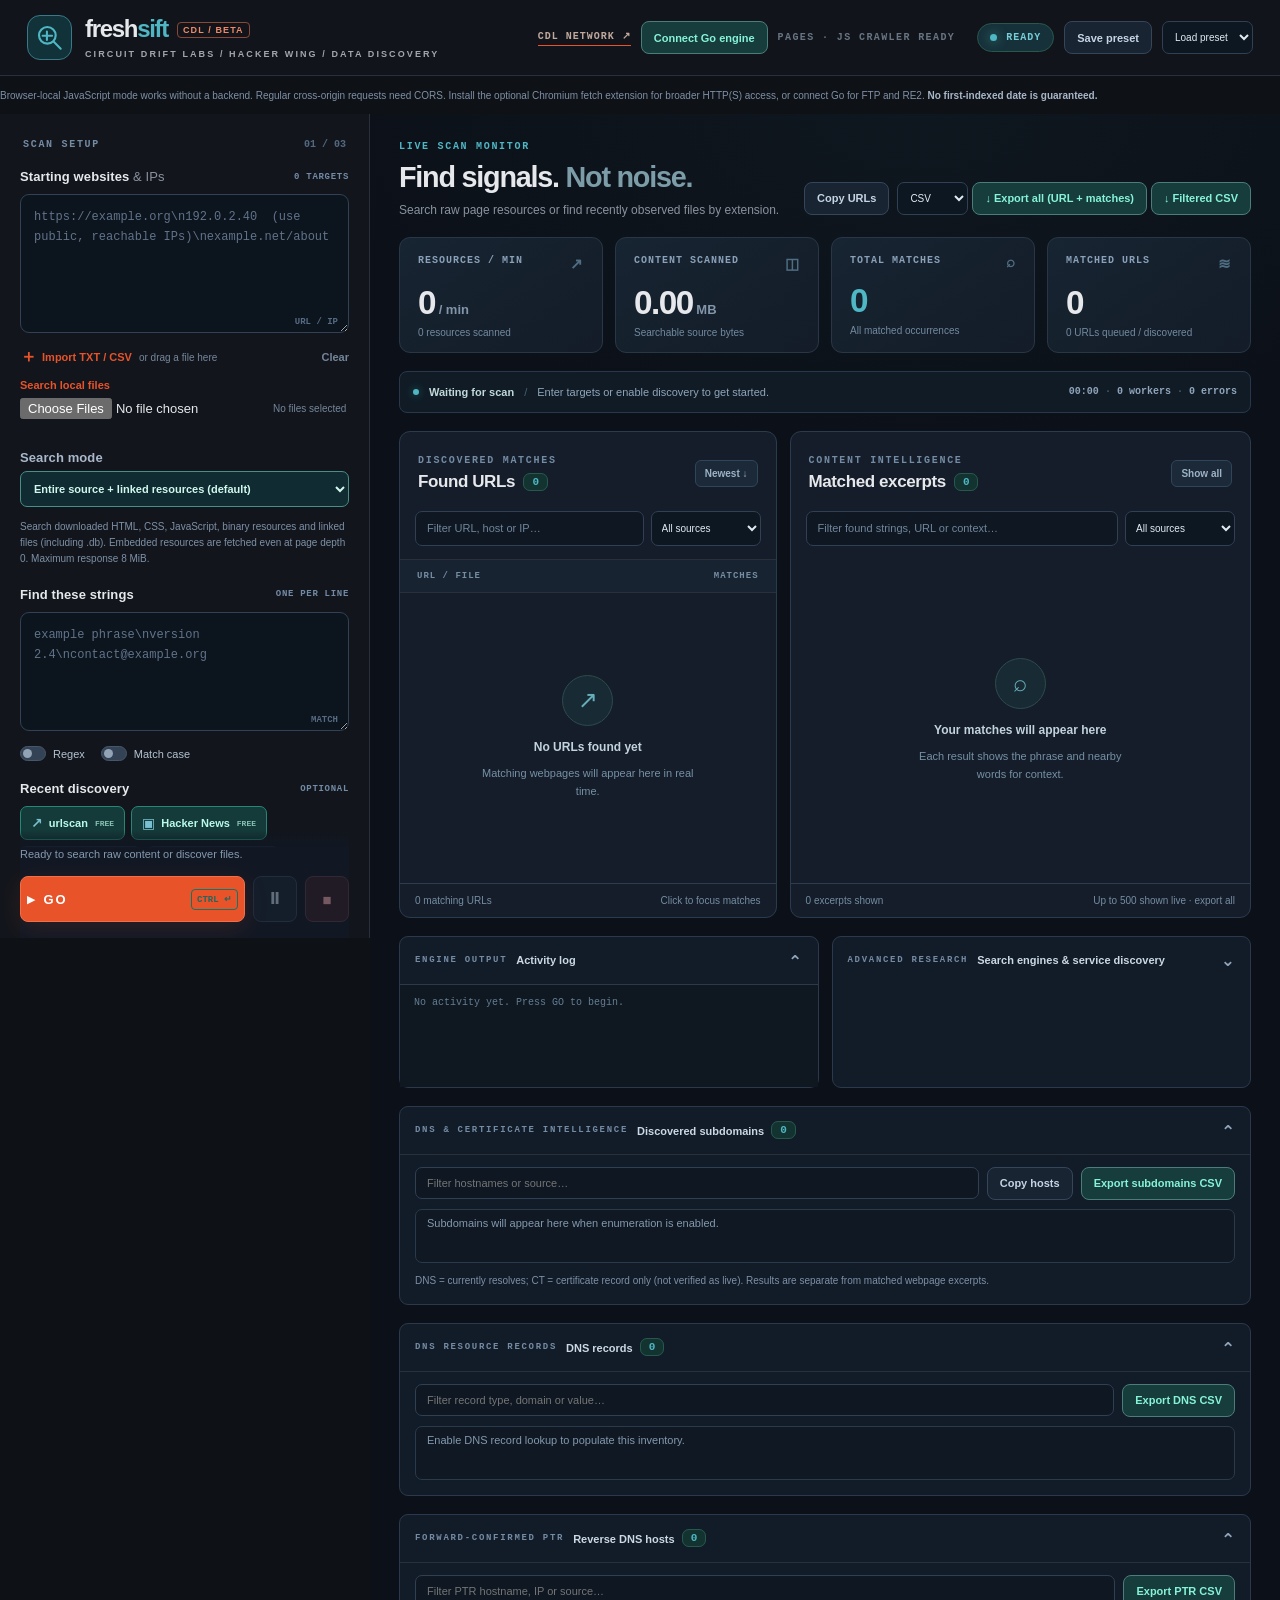
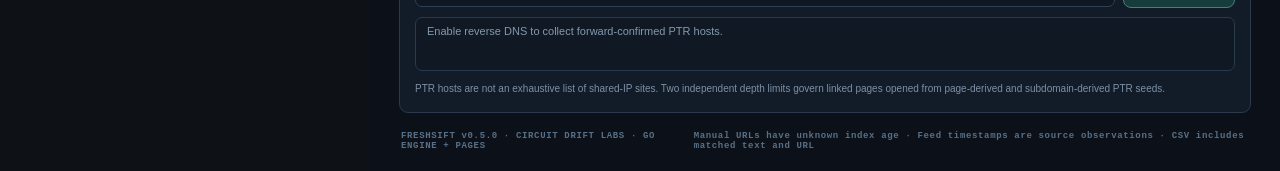
==== commit 4865e78a: "release: FreshSift v0.5.0 perpetual discovery Go and Pages" ====
--- a/docs/index.html
+++ b/docs/index.html
@@ -3,7 +3,6 @@
 <head>
 <meta charset="utf-8">
 <meta name="viewport" content="width=device-width, initial-scale=1">
-<meta name="freshsift-frontend" content="pages">
 <meta name="theme-color" content="#0e1116">
 <meta name="description" content="FreshSift — search recent public URLs, files, raw HTML, CSS and JavaScript for strings or regex.">
 <title>FreshSift · Web discovery, files &amp; source search</title>
@@ -13,7 +12,8 @@
 <script src="./dns-intel.js" defer></script>
 <script src="./browser-engine.js" defer></script>
 <script src="./app.js" defer></script>
-</head>
+
+<meta name="freshsift-frontend" content="pages"></head>
 <body>
 <div class="shell">
   <header class="topbar">
@@ -135,6 +135,11 @@
           <div class="two-fields"><label class="stack-field"><span>Minutes per site <em>(0 = off)</em></span><input type="number" id="siteMinutes" min="0" max="1440" value="0"></label><label class="stack-field"><span>Max pages total</span><input type="number" id="maxPages" min="1" max="100000" value="1000"></label></div>
           <div class="two-fields"><label class="stack-field"><span>Pages per host</span><input type="number" id="maxPagesPerHost" min="1" max="10000" value="80"></label><label class="stack-field"><span>Parallel workers</span><input type="number" id="concurrency" min="1" max="200" value="24"></label></div>
           <div class="two-fields"><label class="stack-field"><span>Workers / host</span><input type="number" id="perHostConcurrency" min="1" max="10" value="2"></label><label class="stack-field"><span>Timeout / request (s)</span><input type="number" id="timeoutSeconds" min="2" max="90" value="12"></label></div>
+          <div class="tick-list">
+            <label><input id="perpetual" type="checkbox"> Perpetual discovery and rescanning until stopped</label>
+          </div>
+          <div class="two-fields"><label class="stack-field"><span>Refresh every (minutes)</span><input type="number" id="rescanMinutes" min="1" max="1440" value="5"></label></div>
+          <p class="note">Rechecks discovery providers and revisits known URLs each round. Limits apply per round. The Go engine continues with its browser closed and restores active perpetual scans on restart. Standalone Pages scans only while its tab stays open; for unattended scans, connect Pages to an always-on Go engine.</p>
           <div class="tick-list">
             <label><input id="respectRobots" type="checkbox" checked> Respect robots.txt</label>
             <label><input id="enableFTP" type="checkbox" checked> Follow anonymous FTP links and directory listings (passive, read-only)</label>
@@ -226,7 +231,7 @@
           <p class="note">PTR hosts are not an exhaustive list of shared-IP sites. Two independent depth limits govern linked pages opened from page-derived and subdomain-derived PTR seeds.</p>
         </div>
       </details>
-      <footer class="footer"><span>FRESHSIFT v0.4.0 · CIRCUIT DRIFT LABS · GO ENGINE + PAGES</span><span>Manual URLs have unknown index age · Feed timestamps are source observations · CSV includes matched text and URL</span></footer>
+      <footer class="footer"><span>FRESHSIFT v0.5.0 · CIRCUIT DRIFT LABS · GO ENGINE + PAGES</span><span>Manual URLs have unknown index age · Feed timestamps are source observations · CSV includes matched text and URL</span></footer>
     </main>
   </div>
 </div>
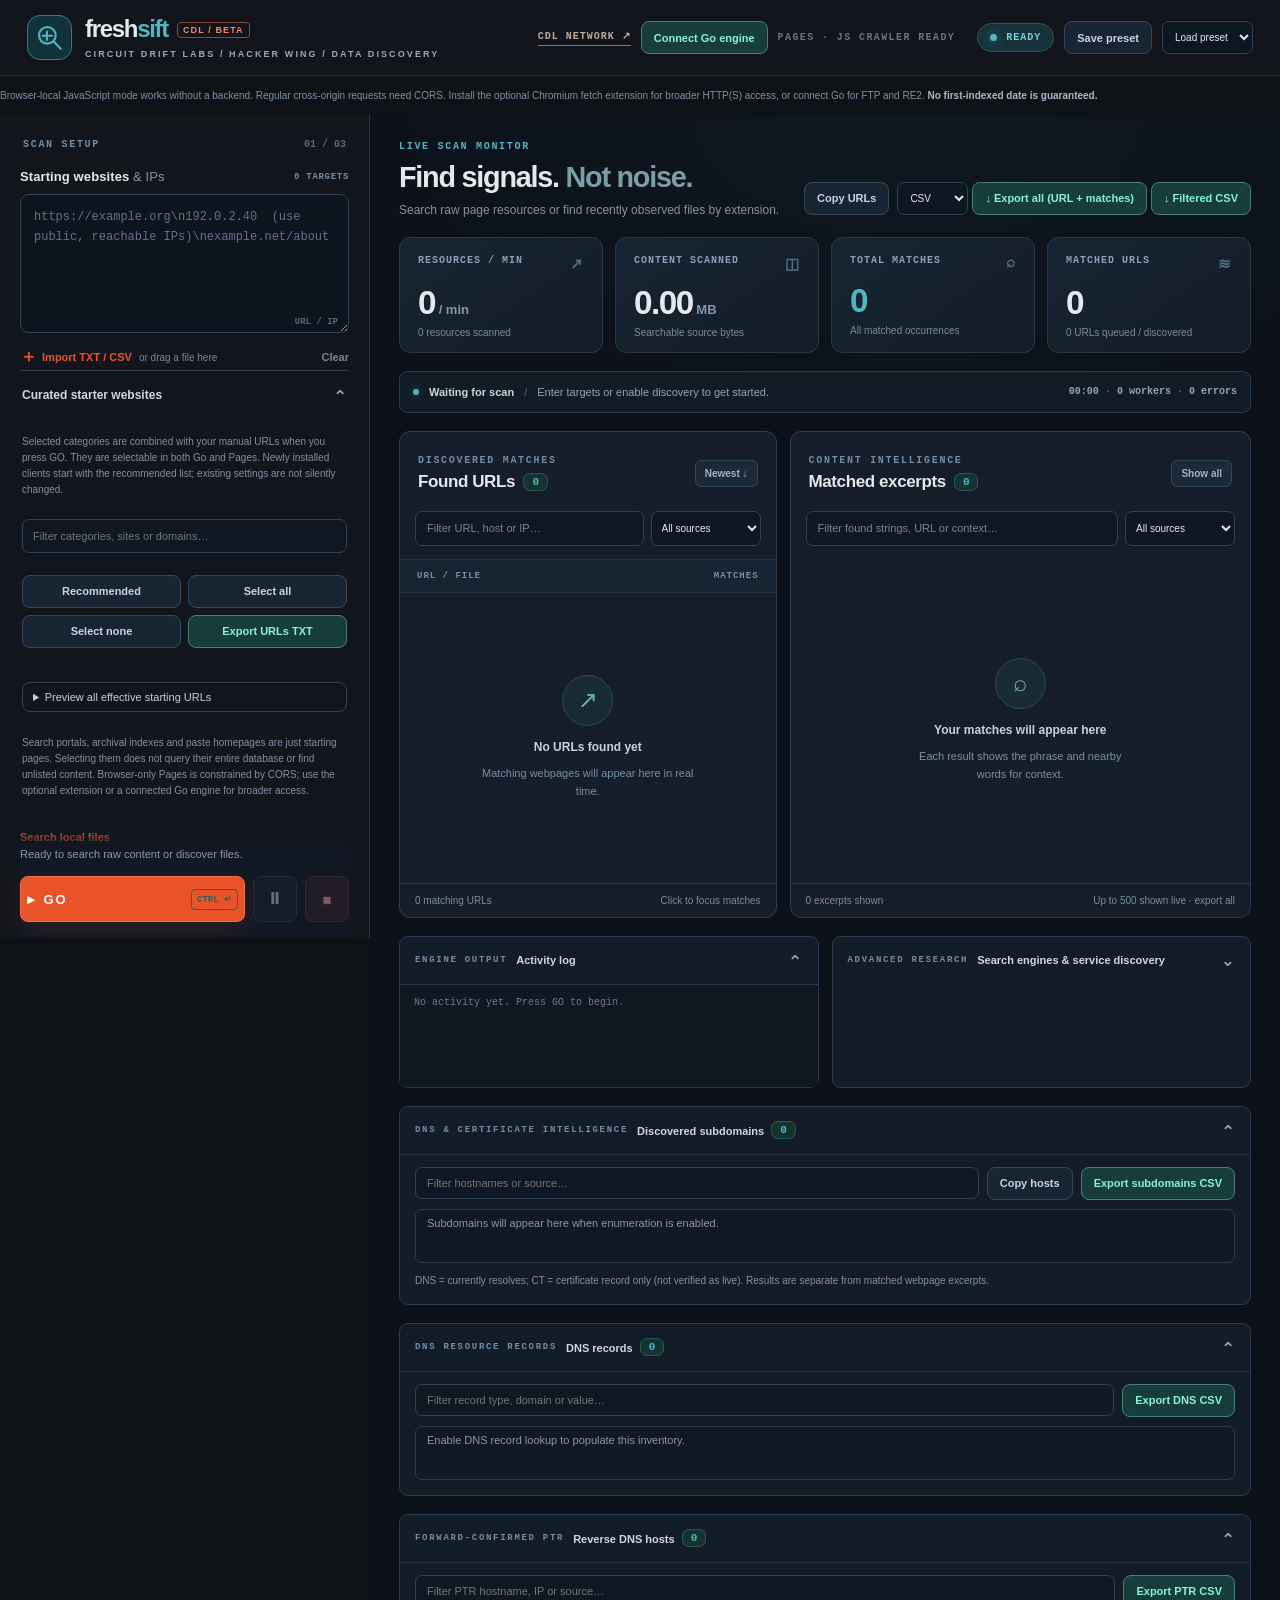
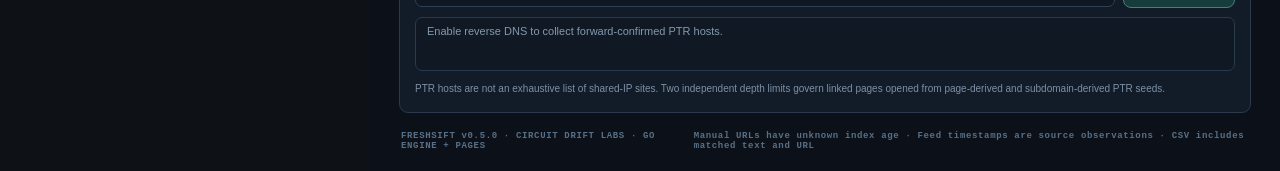
==== commit b9da6ec4: "feat: 18 curated starter categories and selectable shared dashboard markup" ====
--- a/docs/index.html
+++ b/docs/index.html
@@ -8,6 +8,7 @@
 <title>FreshSift · Web discovery, files &amp; source search</title>
 <link rel="icon" type="image/svg+xml" href="./favicon.svg">
 <link rel="stylesheet" href="./style.css">
+<script src="./starter-lists.js" defer></script>
 <script src="./subdomains.js" defer></script>
 <script src="./dns-intel.js" defer></script>
 <script src="./browser-engine.js" defer></script>
@@ -42,6 +43,22 @@
         <div class="section-head"><label for="seeds" class="field-title">Starting websites <span class="soft">&amp; IPs</span></label><span class="hint-link" id="targetCount">0 TARGETS</span></div>
         <div class="field-wrap"><textarea id="seeds" rows="5" spellcheck="false" placeholder="https://example.org\n192.0.2.40  (use public, reachable IPs)\nexample.net/about"></textarea><span class="field-corner">URL / IP</span></div>
         <div class="file-row" id="dropzone"><input type="file" id="fileInput" accept=".txt,.csv,.list,.tsv" hidden><button class="text-action" id="chooseFile" type="button"><span class="action-icon">＋</span> Import TXT / CSV</button><span class="file-hint" id="fileHint">or drag a file here</span><button type="button" id="clearSeeds" class="text-action muted-action">Clear</button></div>
+        <details class="advanced" id="starterListPanel" open><summary>Curated starter websites <span class="summary-arrow">⌄</span></summary>
+          <div class="advanced-inner">
+            <p class="note">Selected categories are combined with your manual URLs when you press GO. They are selectable in both Go and Pages. Newly installed clients start with the recommended list; existing settings are not silently changed.</p>
+            <input id="starterSearch" class="starter-search" type="search" placeholder="Filter categories, sites or domains…" aria-label="Filter starter website categories">
+            <div id="starterCatalog" class="starter-catalog" aria-label="Selectable starter website categories"></div>
+            <div class="tools-row starter-tools">
+              <button id="starterReset" type="button" class="btn btn-ghost btn-small">Recommended</button>
+              <button id="starterSelectAll" type="button" class="btn btn-ghost btn-small">Select all</button>
+              <button id="starterClearAll" type="button" class="btn btn-ghost btn-small">Select none</button>
+              <button id="starterExport" type="button" class="btn btn-outline btn-small">Export URLs TXT</button>
+            </div>
+            <div id="starterSummary" class="note" role="status"></div>
+            <details class="starter-preview-details"><summary>Preview all effective starting URLs</summary><pre id="starterPreview" class="starter-preview"></pre></details>
+            <p class="note">Search portals, archival indexes and paste homepages are just starting pages. Selecting them does not query their entire database or find unlisted content. Browser-only Pages is constrained by CORS; use the optional extension or a connected Go engine for broader access.</p>
+          </div>
+        </details>
         <div class="file-row" id="browserLocalGroup" hidden><label for="localFiles" class="text-action">Search local files</label><input id="localFiles" type="file" multiple><span id="localCount" class="file-hint">No files selected</span></div>
       </section>
 
--- a/docs/style.css
+++ b/docs/style.css
@@ -46,3 +46,19 @@
 .subdomain-host{font:600 11px ui-monospace,Consolas,monospace;color:#b9e4d9;overflow-wrap:anywhere}
 .subdomain-meta{font:10px ui-monospace,Consolas,monospace;color:#8298ad}
 .subdomain-content .note{margin:10px 0 0;font-size:10px}
+
+/* Selectable starter collections: public entry pages, not search-engine API crawls. */
+.starter-search{background:#0e1722;border:1px solid #314055;border-radius:7px;color:#dcebf6;padding:10px;width:100%;font-size:11px}
+.starter-catalog{display:grid;gap:7px;max-height:355px;overflow:auto;scrollbar-width:thin;padding-right:2px}
+.starter-item{background:#15212c;border:1px solid #2e4052;border-radius:8px;padding:8px 9px}
+.starter-item:has(input:checked){border-color:#397e75;background:#183331}
+.starter-choice{display:flex;gap:9px;align-items:flex-start;cursor:pointer;color:#cbd8e5;font-size:11px}
+.starter-choice input{accent-color:#45d4bd;margin:3px 0 0;flex-shrink:0}
+.starter-choice strong{font-size:11px}
+.starter-choice small{display:block;margin-top:3px;color:#91a8b7;line-height:1.45;font-size:10px}
+.starter-item details{margin:7px 0 0 22px;color:#819bb1;font-size:10px}
+.starter-item details summary{cursor:pointer}
+.starter-item pre,.starter-preview{white-space:pre-wrap;overflow-wrap:anywhere;font:10px/1.65 ui-monospace,Consolas,monospace;color:#a7cfd3;max-height:220px;overflow:auto}
+.starter-preview-details{border:1px solid #314455;border-radius:8px;padding:8px 10px;font-size:11px}
+.starter-preview-details summary{cursor:pointer;color:#bcd1dd}
+.starter-tools .btn{min-width:110px}
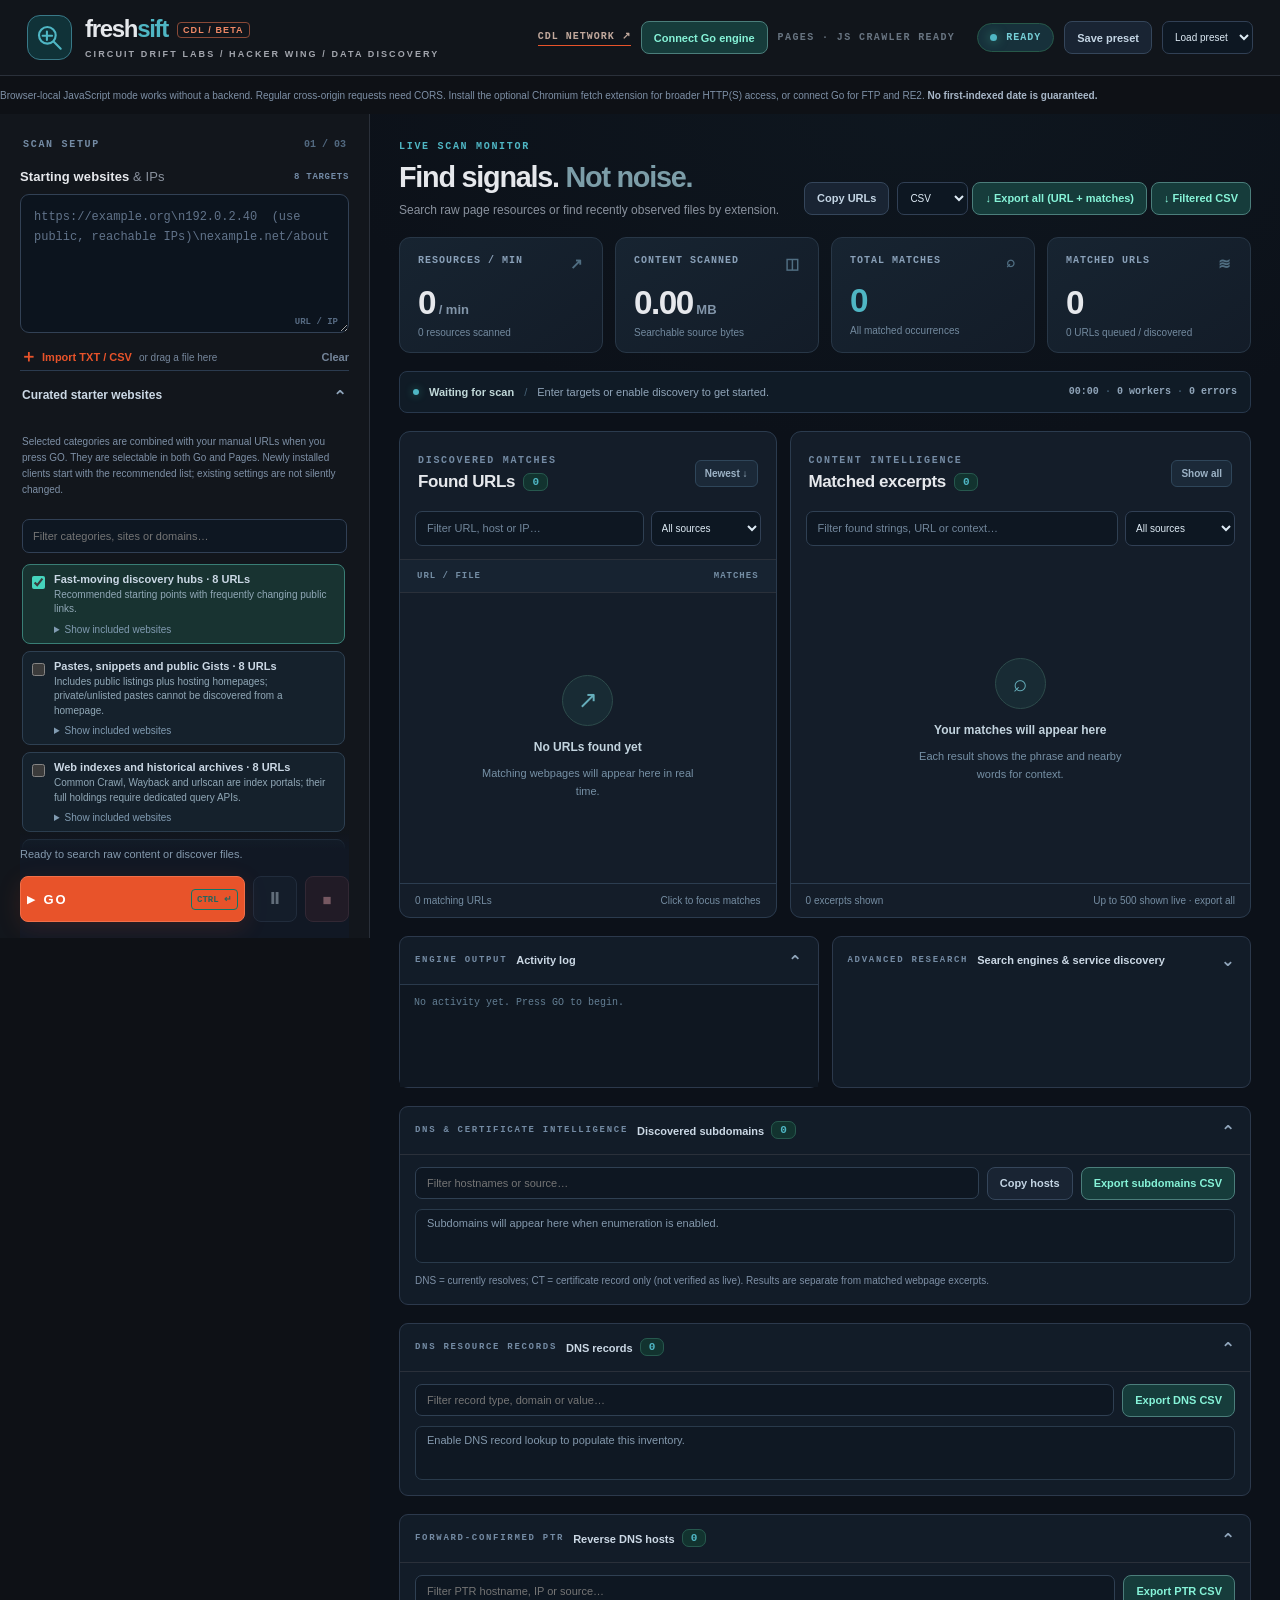
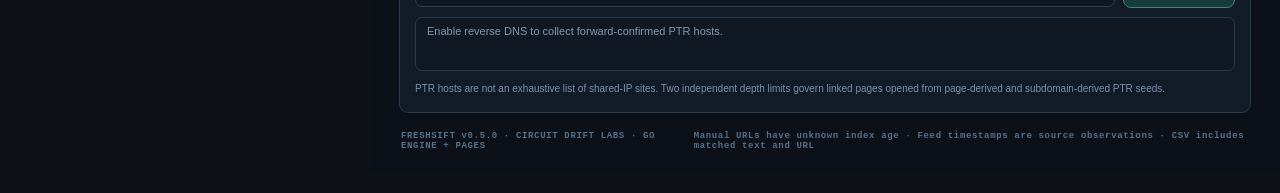
==== commit dd5f258b: "feat: wire multi-select starter groups into Go/Pages scans, settings and exports" ====
--- a/docs/index.html
+++ b/docs/index.html
@@ -53,6 +53,7 @@
               <button id="starterSelectAll" type="button" class="btn btn-ghost btn-small">Select all</button>
               <button id="starterClearAll" type="button" class="btn btn-ghost btn-small">Select none</button>
               <button id="starterExport" type="button" class="btn btn-outline btn-small">Export URLs TXT</button>
+              <button id="starterCopy" type="button" class="btn btn-ghost btn-small">Copy URLs</button>
             </div>
             <div id="starterSummary" class="note" role="status"></div>
             <details class="starter-preview-details"><summary>Preview all effective starting URLs</summary><pre id="starterPreview" class="starter-preview"></pre></details>
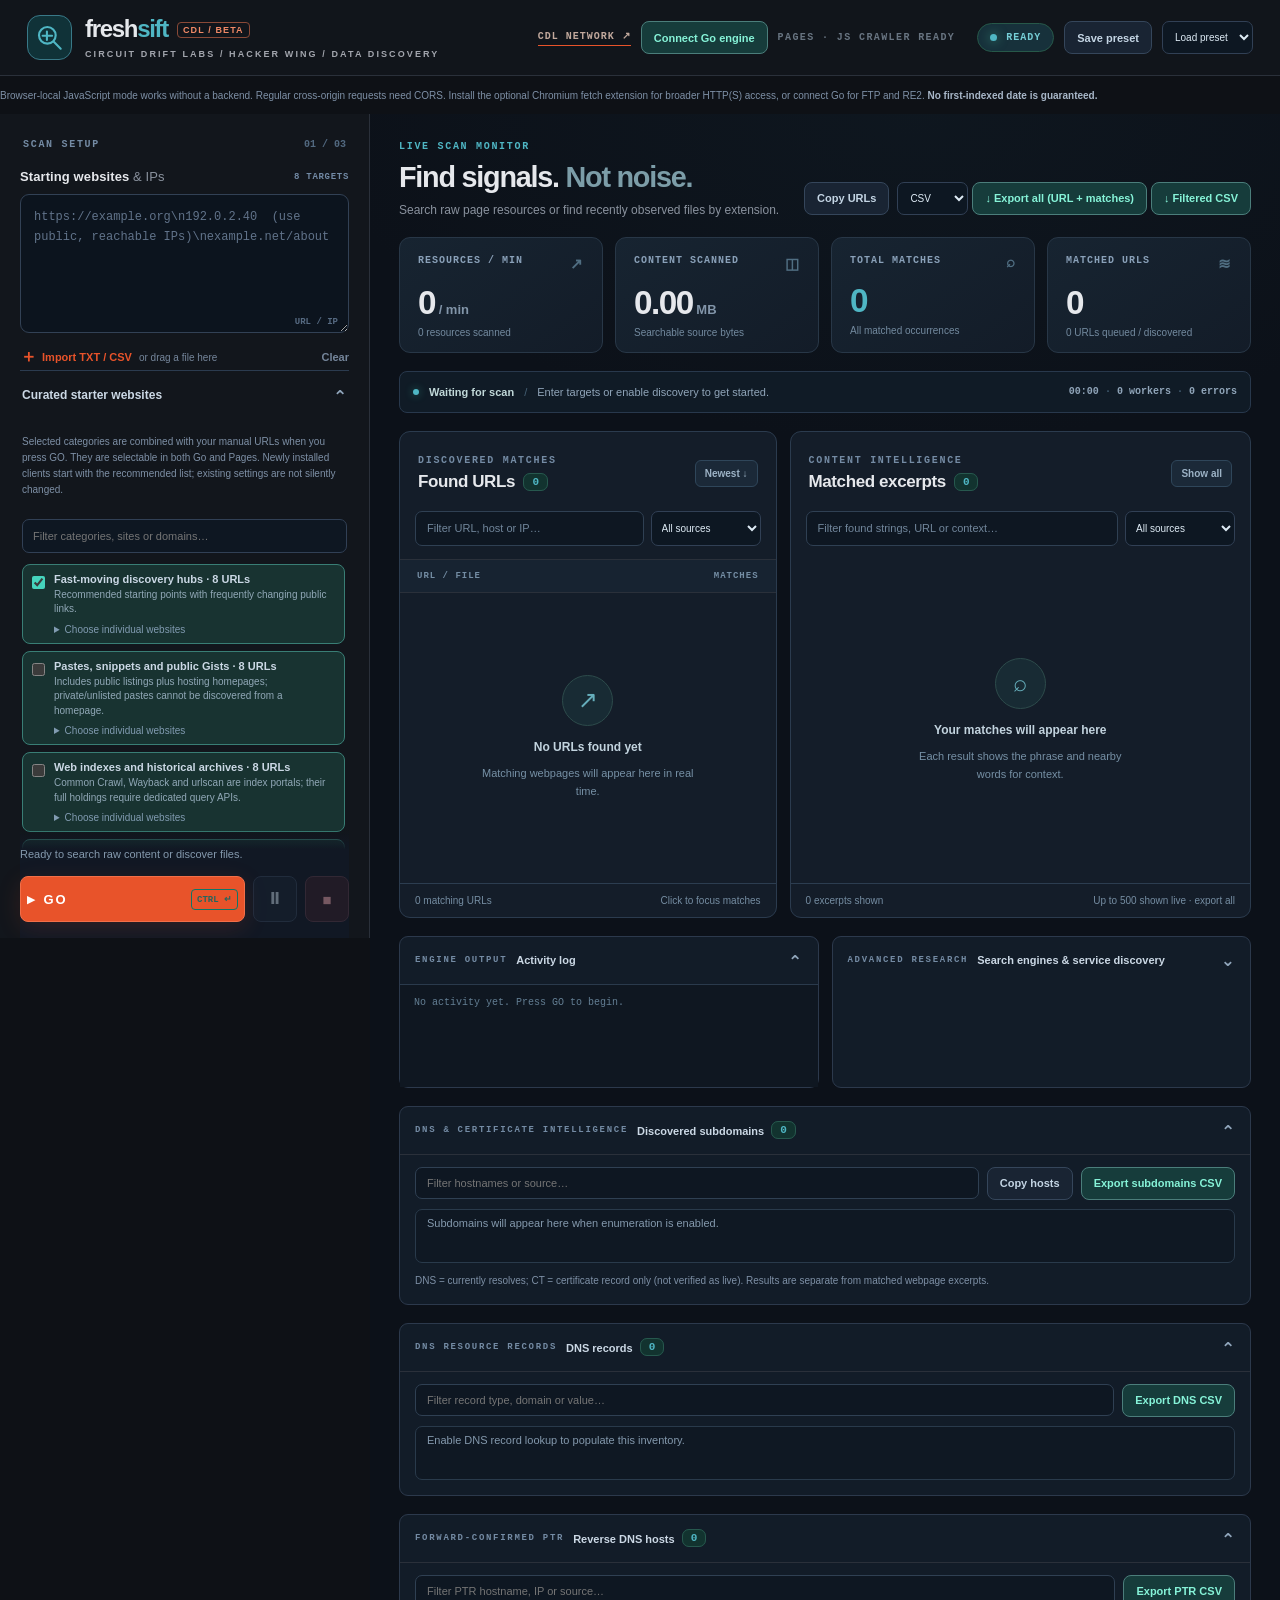
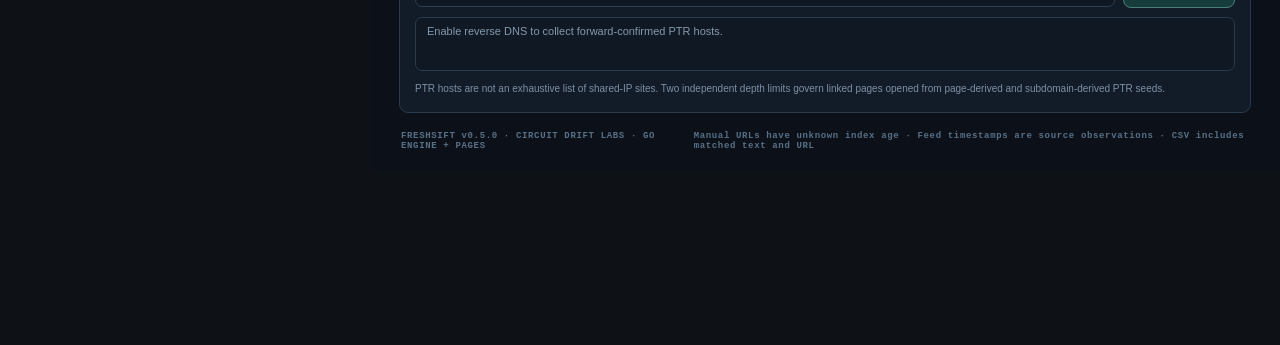
==== commit 80d22582: "test: verify per-site exclusions and show effective defaults immediately" ====
--- a/docs/index.html
+++ b/docs/index.html
@@ -56,7 +56,7 @@
               <button id="starterCopy" type="button" class="btn btn-ghost btn-small">Copy URLs</button>
             </div>
             <div id="starterSummary" class="note" role="status"></div>
-            <details class="starter-preview-details"><summary>Preview all effective starting URLs</summary><pre id="starterPreview" class="starter-preview"></pre></details>
+            <details class="starter-preview-details" open><summary>Preview all effective starting URLs</summary><pre id="starterPreview" class="starter-preview"></pre></details>
             <p class="note">Search portals, archival indexes and paste homepages are just starting pages. Selecting them does not query their entire database or find unlisted content. Browser-only Pages is constrained by CORS; use the optional extension or a connected Go engine for broader access.</p>
           </div>
         </details>
--- a/docs/style.css
+++ b/docs/style.css
@@ -58,7 +58,12 @@
 .starter-choice small{display:block;margin-top:3px;color:#91a8b7;line-height:1.45;font-size:10px}
 .starter-item details{margin:7px 0 0 22px;color:#819bb1;font-size:10px}
 .starter-item details summary{cursor:pointer}
-.starter-item pre,.starter-preview{white-space:pre-wrap;overflow-wrap:anywhere;font:10px/1.65 ui-monospace,Consolas,monospace;color:#a7cfd3;max-height:220px;overflow:auto}
+.starter-url-options{display:grid;gap:6px;max-height:240px;overflow:auto;margin-top:8px}
+.starter-url-line{display:flex;gap:8px;align-items:flex-start;justify-content:space-between}
+.starter-url-line label{display:flex;align-items:flex-start;gap:6px;min-width:0;cursor:pointer;color:#a6bccd;font:10px/1.35 ui-monospace,Consolas,monospace;overflow-wrap:anywhere}
+.starter-url-line input{accent-color:#45d4bd;flex:none;margin:2px 0 0}
+.starter-url-line a{color:#72b9c6;font-size:10px}
+.starter-item pre,.starter-preview{white-space:pre-wrap;overflow-wrap:anywhere;font:10px/1.65 ui-monospace,Consolas,monospace;color:#a7cfd3;max-height:135px;overflow:auto}
 .starter-preview-details{border:1px solid #314455;border-radius:8px;padding:8px 10px;font-size:11px}
 .starter-preview-details summary{cursor:pointer;color:#bcd1dd}
 .starter-tools .btn{min-width:110px}
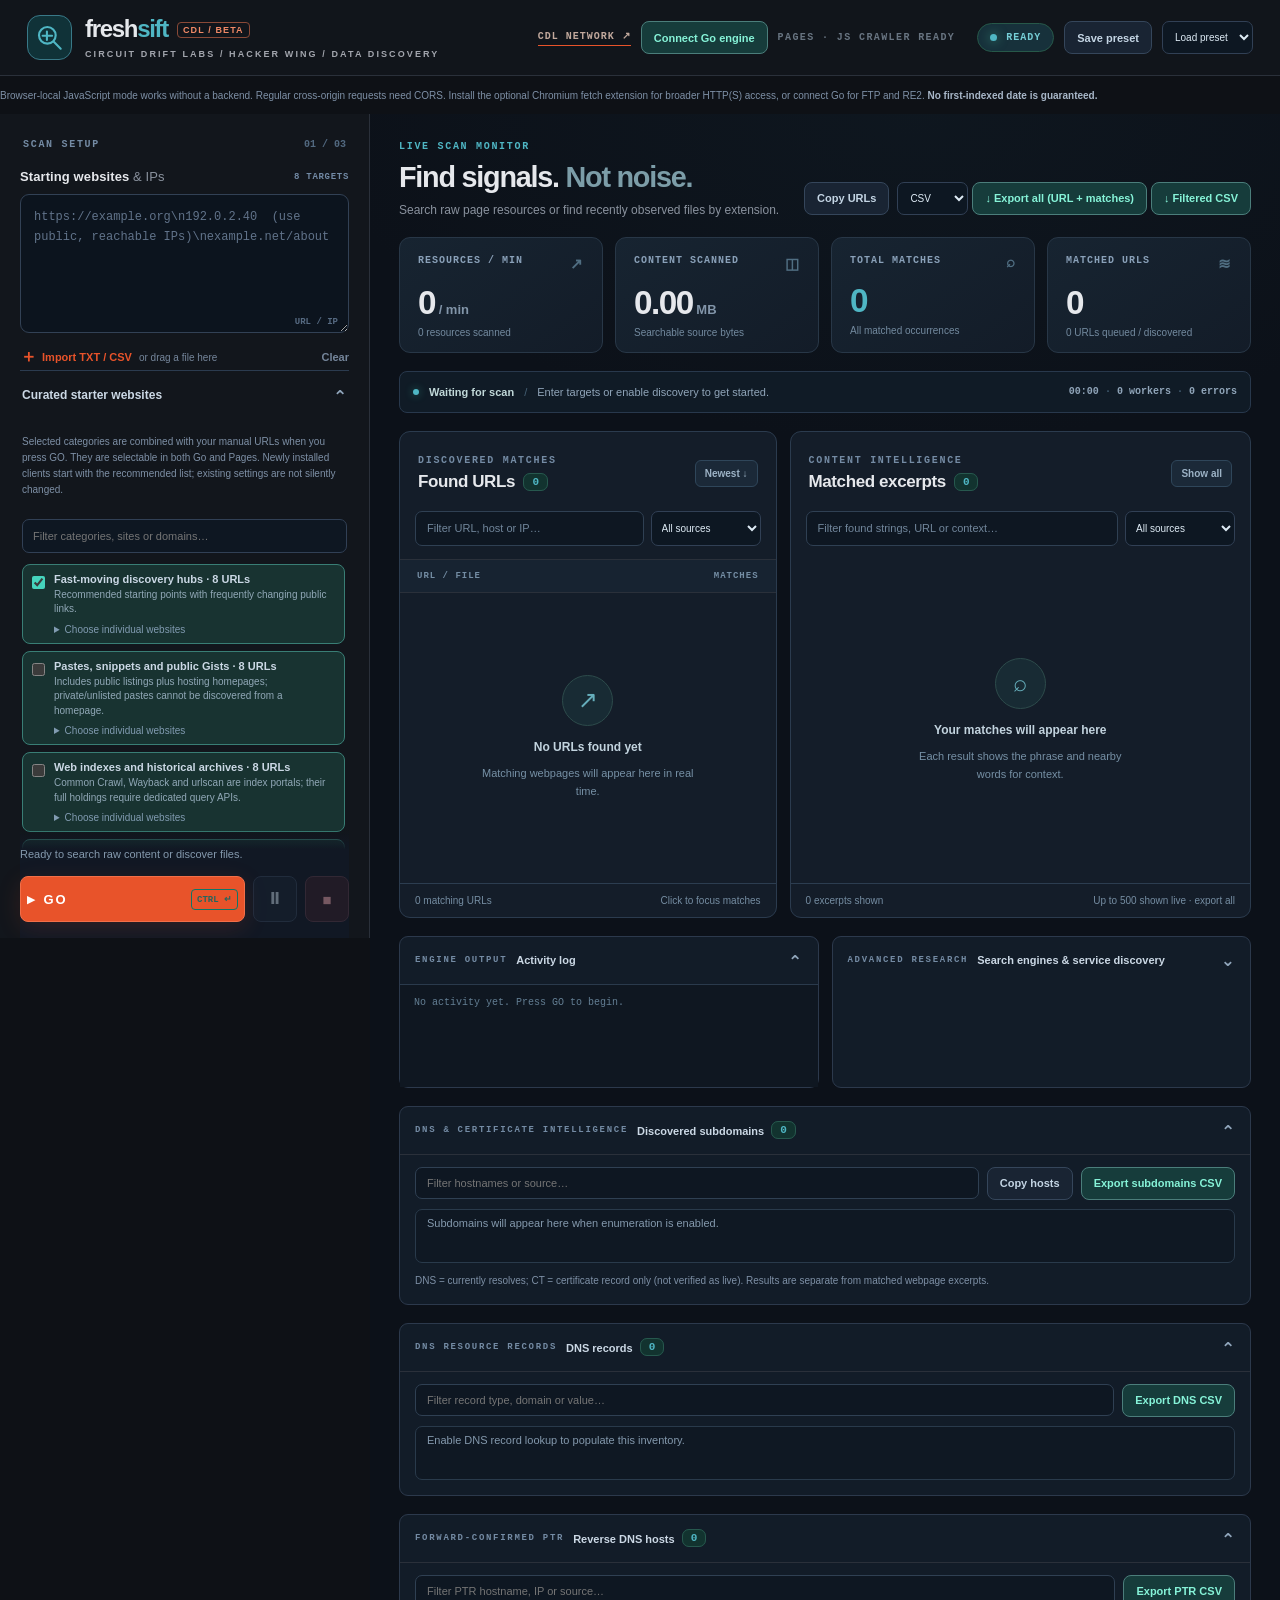
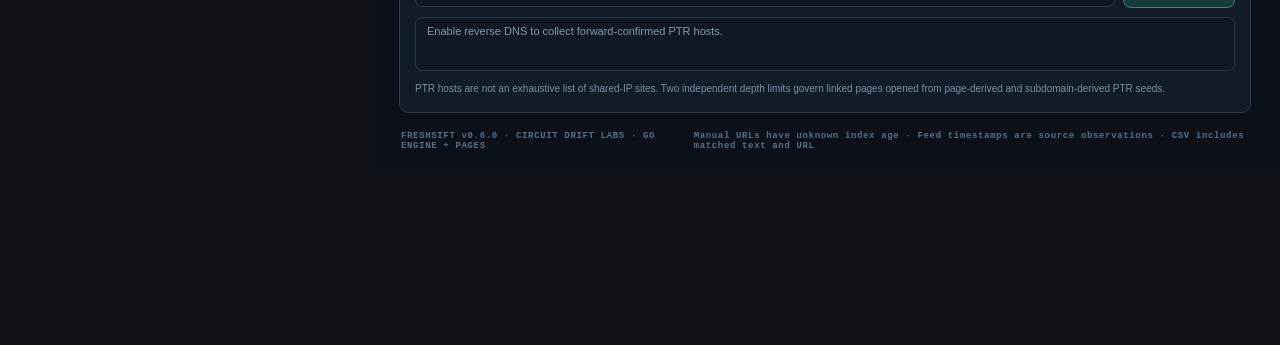
==== commit ffde49d9: "release: FreshSift v0.6.0 Windows binary and Pages starter catalog parity" ====
--- a/docs/index.html
+++ b/docs/index.html
@@ -249,7 +249,7 @@
           <p class="note">PTR hosts are not an exhaustive list of shared-IP sites. Two independent depth limits govern linked pages opened from page-derived and subdomain-derived PTR seeds.</p>
         </div>
       </details>
-      <footer class="footer"><span>FRESHSIFT v0.5.0 · CIRCUIT DRIFT LABS · GO ENGINE + PAGES</span><span>Manual URLs have unknown index age · Feed timestamps are source observations · CSV includes matched text and URL</span></footer>
+      <footer class="footer"><span>FRESHSIFT v0.6.0 · CIRCUIT DRIFT LABS · GO ENGINE + PAGES</span><span>Manual URLs have unknown index age · Feed timestamps are source observations · CSV includes matched text and URL</span></footer>
     </main>
   </div>
 </div>
